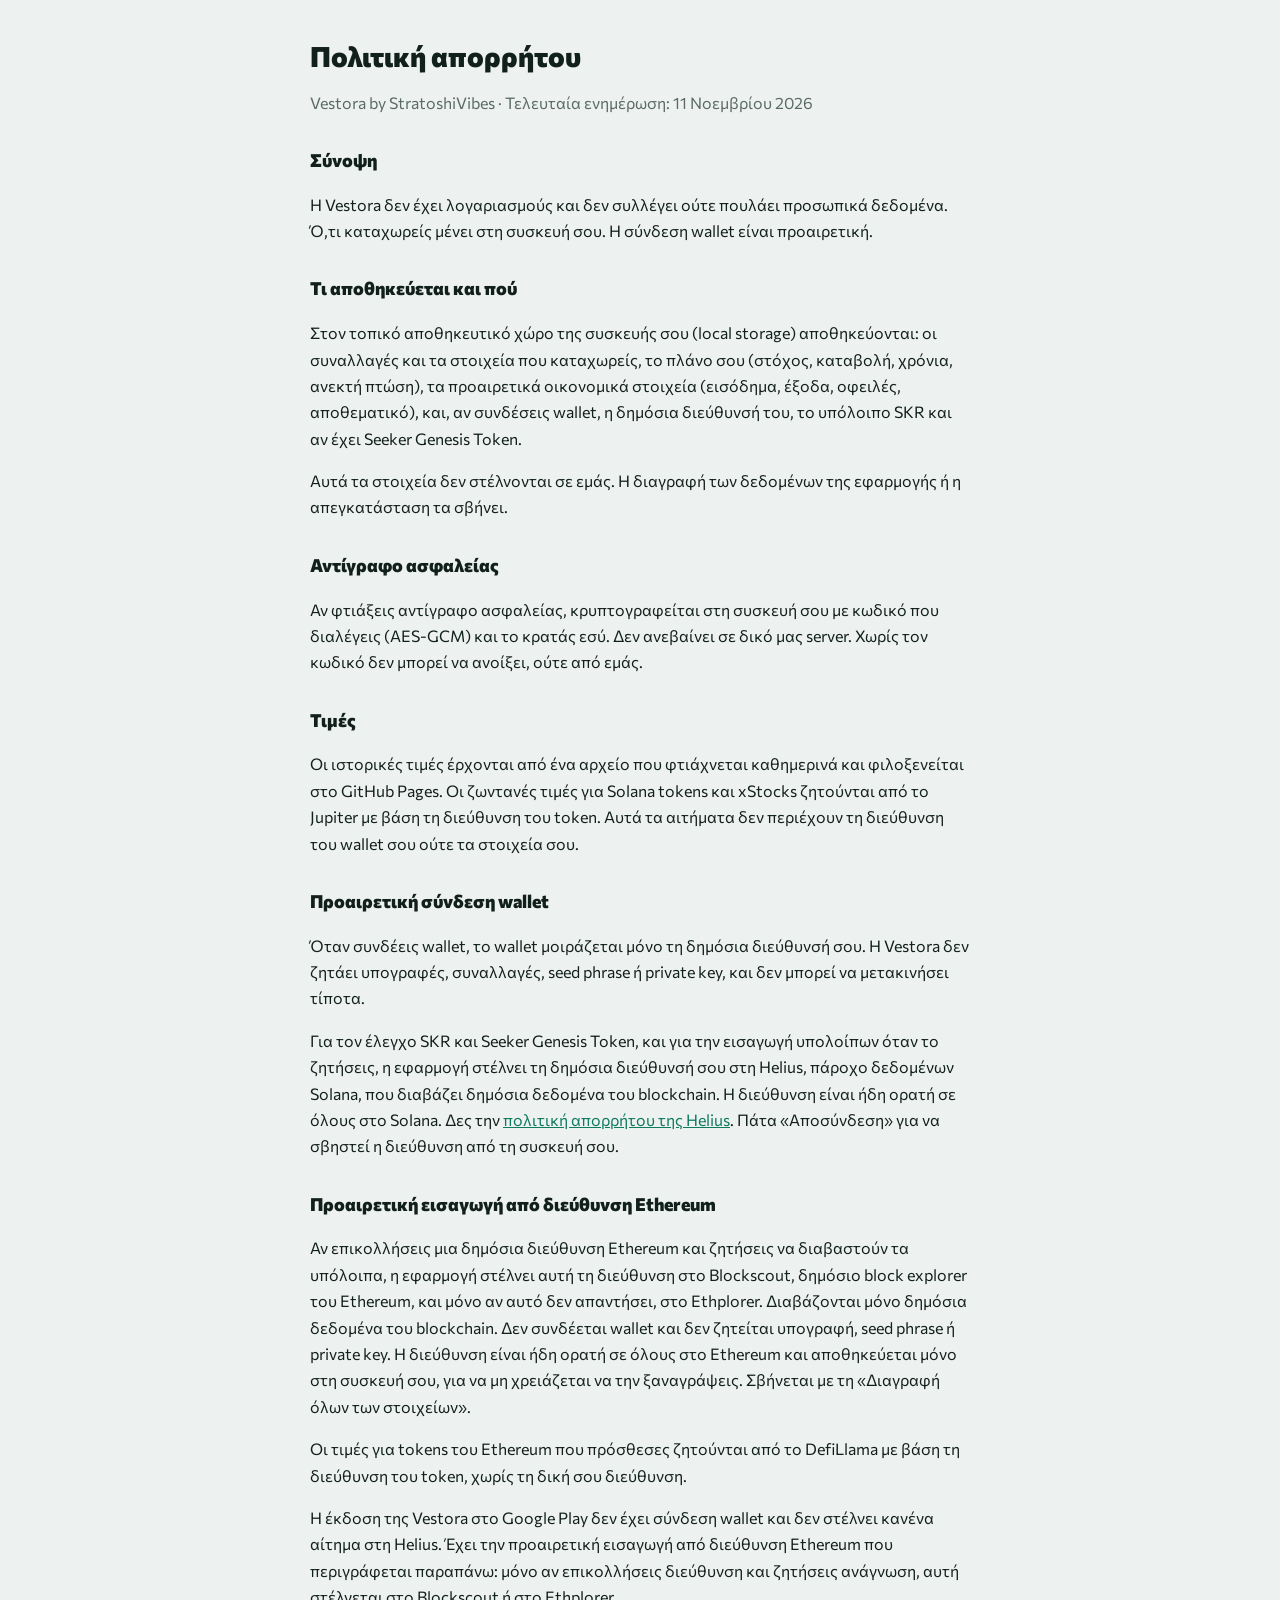
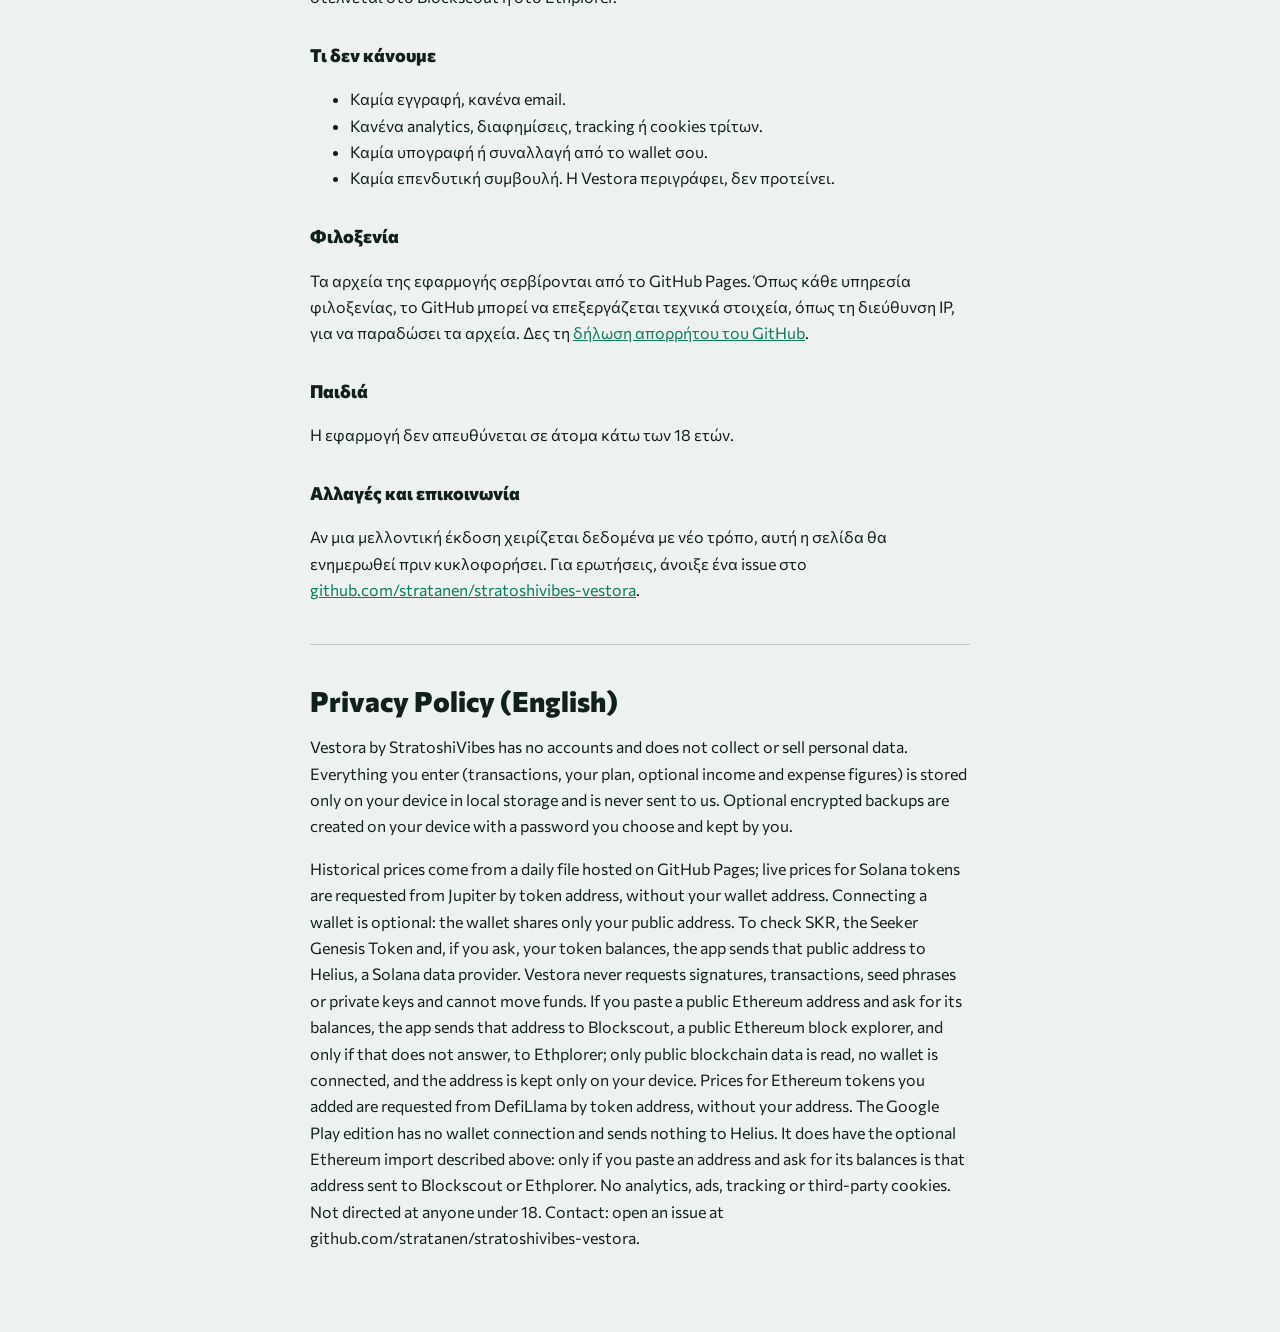
==== privacy.html @ fc3517de "Google Play edition: Ethereum read-only import is now available The Play edition still has no wallet" ====
<!doctype html>
<html lang="el">
<head>
<meta charset="utf-8">
<meta name="viewport" content="width=device-width,initial-scale=1,viewport-fit=cover">
<title>Απόρρητο · Vestora</title>
<style>
@font-face{font-family:"Commissioner";src:url(fonts/commissioner-greek-400-normal.woff2) format("woff2");font-weight:400;unicode-range:U+0370-03FF,U+1F00-1FFF}
@font-face{font-family:"Commissioner";src:url(fonts/commissioner-latin-400-normal.woff2) format("woff2");font-weight:400}
@font-face{font-family:"Commissioner";src:url(fonts/commissioner-greek-800-normal.woff2) format("woff2");font-weight:700 800;unicode-range:U+0370-03FF,U+1F00-1FFF}
@font-face{font-family:"Commissioner";src:url(fonts/commissioner-latin-800-normal.woff2) format("woff2");font-weight:700 800}
:root{--bg:#EDF1EF;--fg:#12201B;--muted:#5A6A64;--accent:#0E7A5E;color-scheme:light}
@media (prefers-color-scheme:dark){:root{--bg:#0C1412;--fg:#E3ECE8;--muted:#8E9F99;--accent:#3CC79A;color-scheme:dark}}
body{margin:0;background:var(--bg);color:var(--fg);font:16px/1.65 "Commissioner",system-ui,sans-serif}
main{max-width:660px;margin:0 auto;padding:40px max(20px,env(safe-area-inset-right,0px)) 64px max(20px,env(safe-area-inset-left,0px))}
h1{font-size:28px;line-height:1.2;margin:0 0 4px}
h2{font-size:18px;margin:30px 0 8px}
.muted{color:var(--muted)} a{color:var(--accent)} hr{border:0;border-top:1px solid var(--muted);opacity:.3;margin:40px 0}
</style>
</head>
<body>
<main>
<h1>Πολιτική απορρήτου</h1>
<p class="muted">Vestora by StratoshiVibes · Τελευταία ενημέρωση: 11 Νοεμβρίου 2026</p>

<h2>Σύνοψη</h2>
<p>Η Vestora δεν έχει λογαριασμούς και δεν συλλέγει ούτε πουλάει προσωπικά δεδομένα. Ό,τι καταχωρείς μένει στη συσκευή σου. Η σύνδεση wallet είναι προαιρετική.</p>

<h2>Τι αποθηκεύεται και πού</h2>
<p>Στον τοπικό αποθηκευτικό χώρο της συσκευής σου (local storage) αποθηκεύονται: οι συναλλαγές και τα στοιχεία που καταχωρείς, το πλάνο σου (στόχος, καταβολή, χρόνια, ανεκτή πτώση), τα προαιρετικά οικονομικά στοιχεία (εισόδημα, έξοδα, οφειλές, αποθεματικό), και, αν συνδέσεις wallet, η δημόσια διεύθυνσή του, το υπόλοιπο SKR και αν έχει Seeker Genesis Token.</p>
<p>Αυτά τα στοιχεία δεν στέλνονται σε εμάς. Η διαγραφή των δεδομένων της εφαρμογής ή η απεγκατάσταση τα σβήνει.</p>

<h2>Αντίγραφο ασφαλείας</h2>
<p>Αν φτιάξεις αντίγραφο ασφαλείας, κρυπτογραφείται στη συσκευή σου με κωδικό που διαλέγεις (AES-GCM) και το κρατάς εσύ. Δεν ανεβαίνει σε δικό μας server. Χωρίς τον κωδικό δεν μπορεί να ανοίξει, ούτε από εμάς.</p>

<h2>Τιμές</h2>
<p>Οι ιστορικές τιμές έρχονται από ένα αρχείο που φτιάχνεται καθημερινά και φιλοξενείται στο GitHub Pages. Οι ζωντανές τιμές για Solana tokens και xStocks ζητούνται από το Jupiter με βάση τη διεύθυνση του token. Αυτά τα αιτήματα δεν περιέχουν τη διεύθυνση του wallet σου ούτε τα στοιχεία σου.</p>

<h2>Προαιρετική σύνδεση wallet</h2>
<p>Όταν συνδέεις wallet, το wallet μοιράζεται μόνο τη δημόσια διεύθυνσή σου. Η Vestora δεν ζητάει υπογραφές, συναλλαγές, seed phrase ή private key, και δεν μπορεί να μετακινήσει τίποτα.</p>
<p>Για τον έλεγχο SKR και Seeker Genesis Token, και για την εισαγωγή υπολοίπων όταν το ζητήσεις, η εφαρμογή στέλνει τη δημόσια διεύθυνσή σου στη Helius, πάροχο δεδομένων Solana, που διαβάζει δημόσια δεδομένα του blockchain. Η διεύθυνση είναι ήδη ορατή σε όλους στο Solana. Δες την <a href="https://www.helius.dev/privacy-policy" rel="noopener">πολιτική απορρήτου της Helius</a>. Πάτα «Αποσύνδεση» για να σβηστεί η διεύθυνση από τη συσκευή σου.</p>
<h2>Προαιρετική εισαγωγή από διεύθυνση Ethereum</h2>
<p>Αν επικολλήσεις μια δημόσια διεύθυνση Ethereum και ζητήσεις να διαβαστούν τα υπόλοιπα, η εφαρμογή στέλνει αυτή τη διεύθυνση στο Blockscout, δημόσιο block explorer του Ethereum, και μόνο αν αυτό δεν απαντήσει, στο Ethplorer. Διαβάζονται μόνο δημόσια δεδομένα του blockchain. Δεν συνδέεται wallet και δεν ζητείται υπογραφή, seed phrase ή private key. Η διεύθυνση είναι ήδη ορατή σε όλους στο Ethereum και αποθηκεύεται μόνο στη συσκευή σου, για να μη χρειάζεται να την ξαναγράψεις. Σβήνεται με τη «Διαγραφή όλων των στοιχείων».</p>
<p>Οι τιμές για tokens του Ethereum που πρόσθεσες ζητούνται από το DefiLlama με βάση τη διεύθυνση του token, χωρίς τη δική σου διεύθυνση.</p>
<p>Η έκδοση της Vestora στο Google Play δεν έχει σύνδεση wallet και δεν στέλνει κανένα αίτημα στη Helius. Έχει την προαιρετική εισαγωγή από διεύθυνση Ethereum που περιγράφεται παραπάνω: μόνο αν επικολλήσεις διεύθυνση και ζητήσεις ανάγνωση, αυτή στέλνεται στο Blockscout ή στο Ethplorer.</p>

<h2>Τι δεν κάνουμε</h2>
<ul>
<li>Καμία εγγραφή, κανένα email.</li>
<li>Κανένα analytics, διαφημίσεις, tracking ή cookies τρίτων.</li>
<li>Καμία υπογραφή ή συναλλαγή από το wallet σου.</li>
<li>Καμία επενδυτική συμβουλή. Η Vestora περιγράφει, δεν προτείνει.</li>
</ul>

<h2>Φιλοξενία</h2>
<p>Τα αρχεία της εφαρμογής σερβίρονται από το GitHub Pages. Όπως κάθε υπηρεσία φιλοξενίας, το GitHub μπορεί να επεξεργάζεται τεχνικά στοιχεία, όπως τη διεύθυνση IP, για να παραδώσει τα αρχεία. Δες τη <a href="https://docs.github.com/site-policy/privacy-policies/github-general-privacy-statement" rel="noopener">δήλωση απορρήτου του GitHub</a>.</p>

<h2>Παιδιά</h2>
<p>Η εφαρμογή δεν απευθύνεται σε άτομα κάτω των 18 ετών.</p>

<h2>Αλλαγές και επικοινωνία</h2>
<p>Αν μια μελλοντική έκδοση χειρίζεται δεδομένα με νέο τρόπο, αυτή η σελίδα θα ενημερωθεί πριν κυκλοφορήσει. Για ερωτήσεις, άνοιξε ένα issue στο <a href="https://github.com/stratanen/stratoshivibes-vestora" rel="noopener">github.com/stratanen/stratoshivibes-vestora</a>.</p>

<hr>
<h1>Privacy Policy (English)</h1>
<p>Vestora by StratoshiVibes has no accounts and does not collect or sell personal data. Everything you enter (transactions, your plan, optional income and expense figures) is stored only on your device in local storage and is never sent to us. Optional encrypted backups are created on your device with a password you choose and kept by you.</p>
<p>Historical prices come from a daily file hosted on GitHub Pages; live prices for Solana tokens are requested from Jupiter by token address, without your wallet address. Connecting a wallet is optional: the wallet shares only your public address. To check SKR, the Seeker Genesis Token and, if you ask, your token balances, the app sends that public address to Helius, a Solana data provider. Vestora never requests signatures, transactions, seed phrases or private keys and cannot move funds. If you paste a public Ethereum address and ask for its balances, the app sends that address to Blockscout, a public Ethereum block explorer, and only if that does not answer, to Ethplorer; only public blockchain data is read, no wallet is connected, and the address is kept only on your device. Prices for Ethereum tokens you added are requested from DefiLlama by token address, without your address. The Google Play edition has no wallet connection and sends nothing to Helius. It does have the optional Ethereum import described above: only if you paste an address and ask for its balances is that address sent to Blockscout or Ethplorer. No analytics, ads, tracking or third-party cookies. Not directed at anyone under 18. Contact: open an issue at github.com/stratanen/stratoshivibes-vestora.</p>
</main>
</body>
</html>
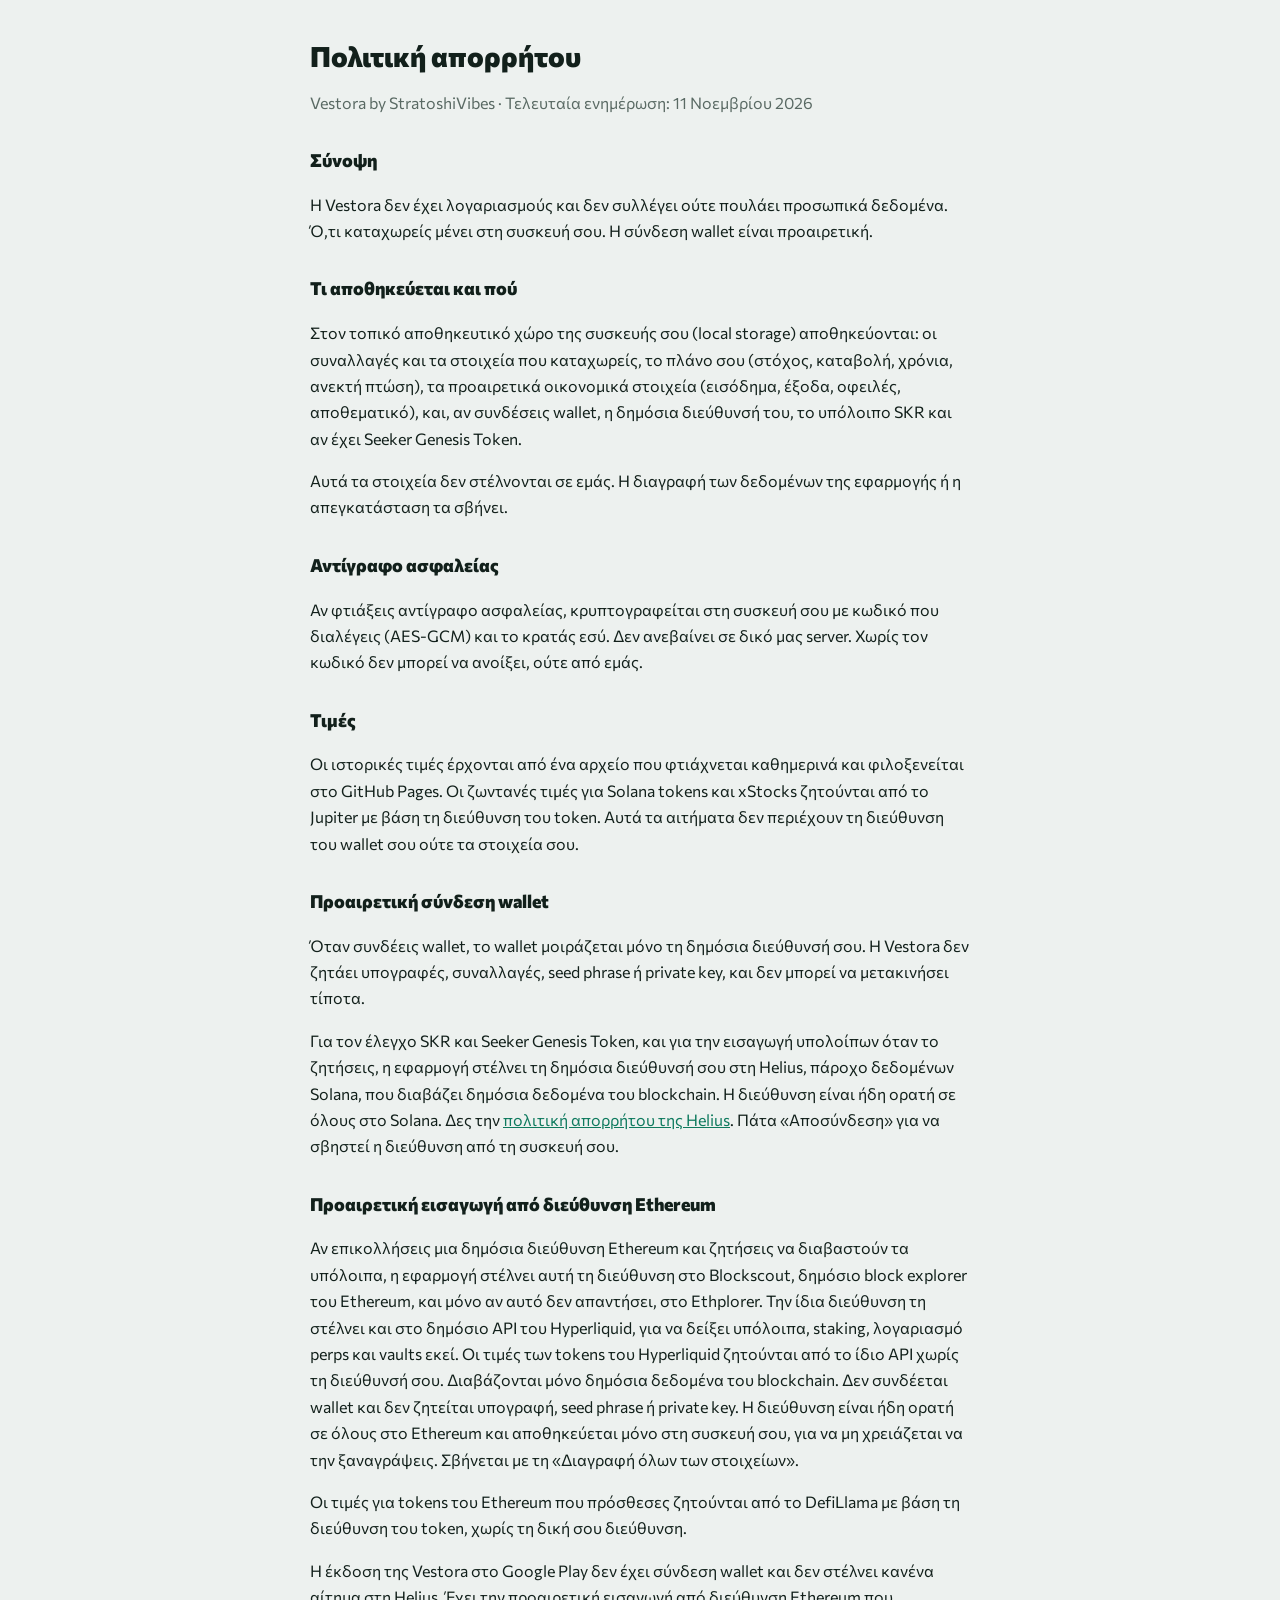
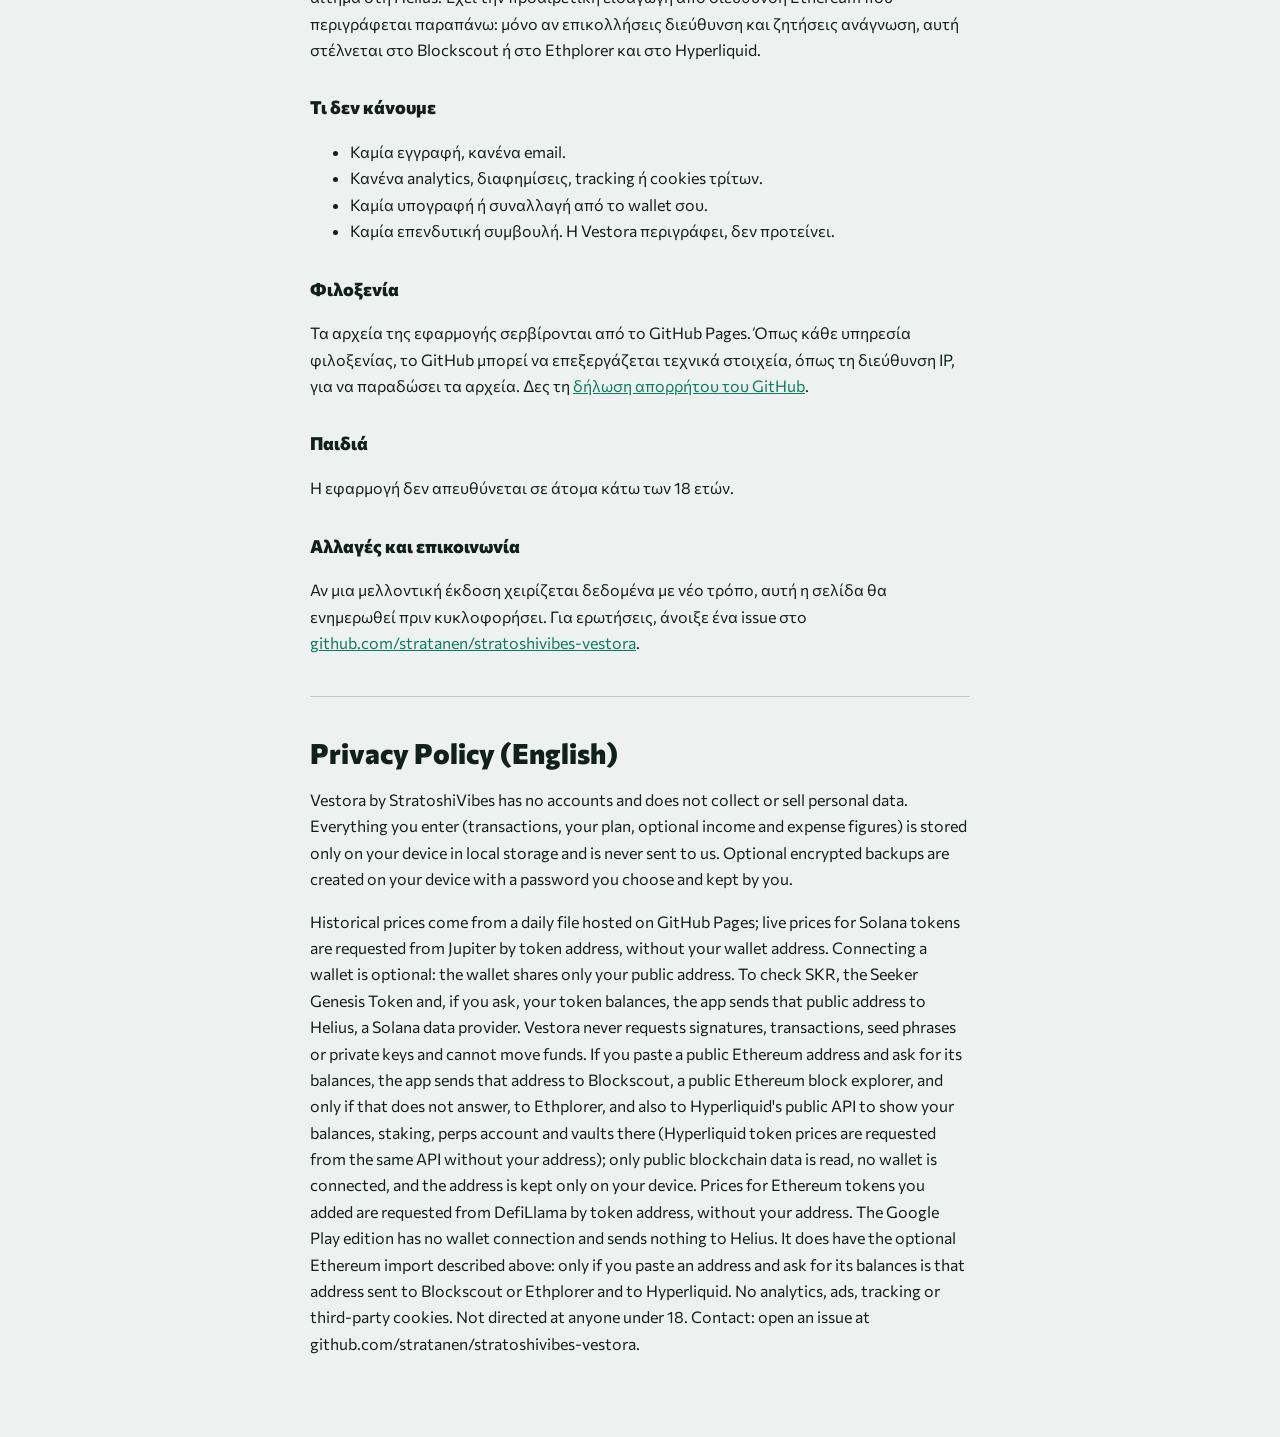
==== commit 367749dd: "Vestora: Ethereum import also reads Hyperliquid (spot, staked HYPE, perps account, vaults) with live" ====
--- a/privacy.html
+++ b/privacy.html
@@ -40,9 +40,9 @@
 <p>Όταν συνδέεις wallet, το wallet μοιράζεται μόνο τη δημόσια διεύθυνσή σου. Η Vestora δεν ζητάει υπογραφές, συναλλαγές, seed phrase ή private key, και δεν μπορεί να μετακινήσει τίποτα.</p>
 <p>Για τον έλεγχο SKR και Seeker Genesis Token, και για την εισαγωγή υπολοίπων όταν το ζητήσεις, η εφαρμογή στέλνει τη δημόσια διεύθυνσή σου στη Helius, πάροχο δεδομένων Solana, που διαβάζει δημόσια δεδομένα του blockchain. Η διεύθυνση είναι ήδη ορατή σε όλους στο Solana. Δες την <a href="https://www.helius.dev/privacy-policy" rel="noopener">πολιτική απορρήτου της Helius</a>. Πάτα «Αποσύνδεση» για να σβηστεί η διεύθυνση από τη συσκευή σου.</p>
 <h2>Προαιρετική εισαγωγή από διεύθυνση Ethereum</h2>
-<p>Αν επικολλήσεις μια δημόσια διεύθυνση Ethereum και ζητήσεις να διαβαστούν τα υπόλοιπα, η εφαρμογή στέλνει αυτή τη διεύθυνση στο Blockscout, δημόσιο block explorer του Ethereum, και μόνο αν αυτό δεν απαντήσει, στο Ethplorer. Διαβάζονται μόνο δημόσια δεδομένα του blockchain. Δεν συνδέεται wallet και δεν ζητείται υπογραφή, seed phrase ή private key. Η διεύθυνση είναι ήδη ορατή σε όλους στο Ethereum και αποθηκεύεται μόνο στη συσκευή σου, για να μη χρειάζεται να την ξαναγράψεις. Σβήνεται με τη «Διαγραφή όλων των στοιχείων».</p>
+<p>Αν επικολλήσεις μια δημόσια διεύθυνση Ethereum και ζητήσεις να διαβαστούν τα υπόλοιπα, η εφαρμογή στέλνει αυτή τη διεύθυνση στο Blockscout, δημόσιο block explorer του Ethereum, και μόνο αν αυτό δεν απαντήσει, στο Ethplorer. Την ίδια διεύθυνση τη στέλνει και στο δημόσιο API του Hyperliquid, για να δείξει υπόλοιπα, staking, λογαριασμό perps και vaults εκεί. Οι τιμές των tokens του Hyperliquid ζητούνται από το ίδιο API χωρίς τη διεύθυνσή σου. Διαβάζονται μόνο δημόσια δεδομένα του blockchain. Δεν συνδέεται wallet και δεν ζητείται υπογραφή, seed phrase ή private key. Η διεύθυνση είναι ήδη ορατή σε όλους στο Ethereum και αποθηκεύεται μόνο στη συσκευή σου, για να μη χρειάζεται να την ξαναγράψεις. Σβήνεται με τη «Διαγραφή όλων των στοιχείων».</p>
 <p>Οι τιμές για tokens του Ethereum που πρόσθεσες ζητούνται από το DefiLlama με βάση τη διεύθυνση του token, χωρίς τη δική σου διεύθυνση.</p>
-<p>Η έκδοση της Vestora στο Google Play δεν έχει σύνδεση wallet και δεν στέλνει κανένα αίτημα στη Helius. Έχει την προαιρετική εισαγωγή από διεύθυνση Ethereum που περιγράφεται παραπάνω: μόνο αν επικολλήσεις διεύθυνση και ζητήσεις ανάγνωση, αυτή στέλνεται στο Blockscout ή στο Ethplorer.</p>
+<p>Η έκδοση της Vestora στο Google Play δεν έχει σύνδεση wallet και δεν στέλνει κανένα αίτημα στη Helius. Έχει την προαιρετική εισαγωγή από διεύθυνση Ethereum που περιγράφεται παραπάνω: μόνο αν επικολλήσεις διεύθυνση και ζητήσεις ανάγνωση, αυτή στέλνεται στο Blockscout ή στο Ethplorer και στο Hyperliquid.</p>
 
 <h2>Τι δεν κάνουμε</h2>
 <ul>
@@ -64,7 +64,7 @@
 <hr>
 <h1>Privacy Policy (English)</h1>
 <p>Vestora by StratoshiVibes has no accounts and does not collect or sell personal data. Everything you enter (transactions, your plan, optional income and expense figures) is stored only on your device in local storage and is never sent to us. Optional encrypted backups are created on your device with a password you choose and kept by you.</p>
-<p>Historical prices come from a daily file hosted on GitHub Pages; live prices for Solana tokens are requested from Jupiter by token address, without your wallet address. Connecting a wallet is optional: the wallet shares only your public address. To check SKR, the Seeker Genesis Token and, if you ask, your token balances, the app sends that public address to Helius, a Solana data provider. Vestora never requests signatures, transactions, seed phrases or private keys and cannot move funds. If you paste a public Ethereum address and ask for its balances, the app sends that address to Blockscout, a public Ethereum block explorer, and only if that does not answer, to Ethplorer; only public blockchain data is read, no wallet is connected, and the address is kept only on your device. Prices for Ethereum tokens you added are requested from DefiLlama by token address, without your address. The Google Play edition has no wallet connection and sends nothing to Helius. It does have the optional Ethereum import described above: only if you paste an address and ask for its balances is that address sent to Blockscout or Ethplorer. No analytics, ads, tracking or third-party cookies. Not directed at anyone under 18. Contact: open an issue at github.com/stratanen/stratoshivibes-vestora.</p>
+<p>Historical prices come from a daily file hosted on GitHub Pages; live prices for Solana tokens are requested from Jupiter by token address, without your wallet address. Connecting a wallet is optional: the wallet shares only your public address. To check SKR, the Seeker Genesis Token and, if you ask, your token balances, the app sends that public address to Helius, a Solana data provider. Vestora never requests signatures, transactions, seed phrases or private keys and cannot move funds. If you paste a public Ethereum address and ask for its balances, the app sends that address to Blockscout, a public Ethereum block explorer, and only if that does not answer, to Ethplorer, and also to Hyperliquid's public API to show your balances, staking, perps account and vaults there (Hyperliquid token prices are requested from the same API without your address); only public blockchain data is read, no wallet is connected, and the address is kept only on your device. Prices for Ethereum tokens you added are requested from DefiLlama by token address, without your address. The Google Play edition has no wallet connection and sends nothing to Helius. It does have the optional Ethereum import described above: only if you paste an address and ask for its balances is that address sent to Blockscout or Ethplorer and to Hyperliquid. No analytics, ads, tracking or third-party cookies. Not directed at anyone under 18. Contact: open an issue at github.com/stratanen/stratoshivibes-vestora.</p>
 </main>
 </body>
 </html>
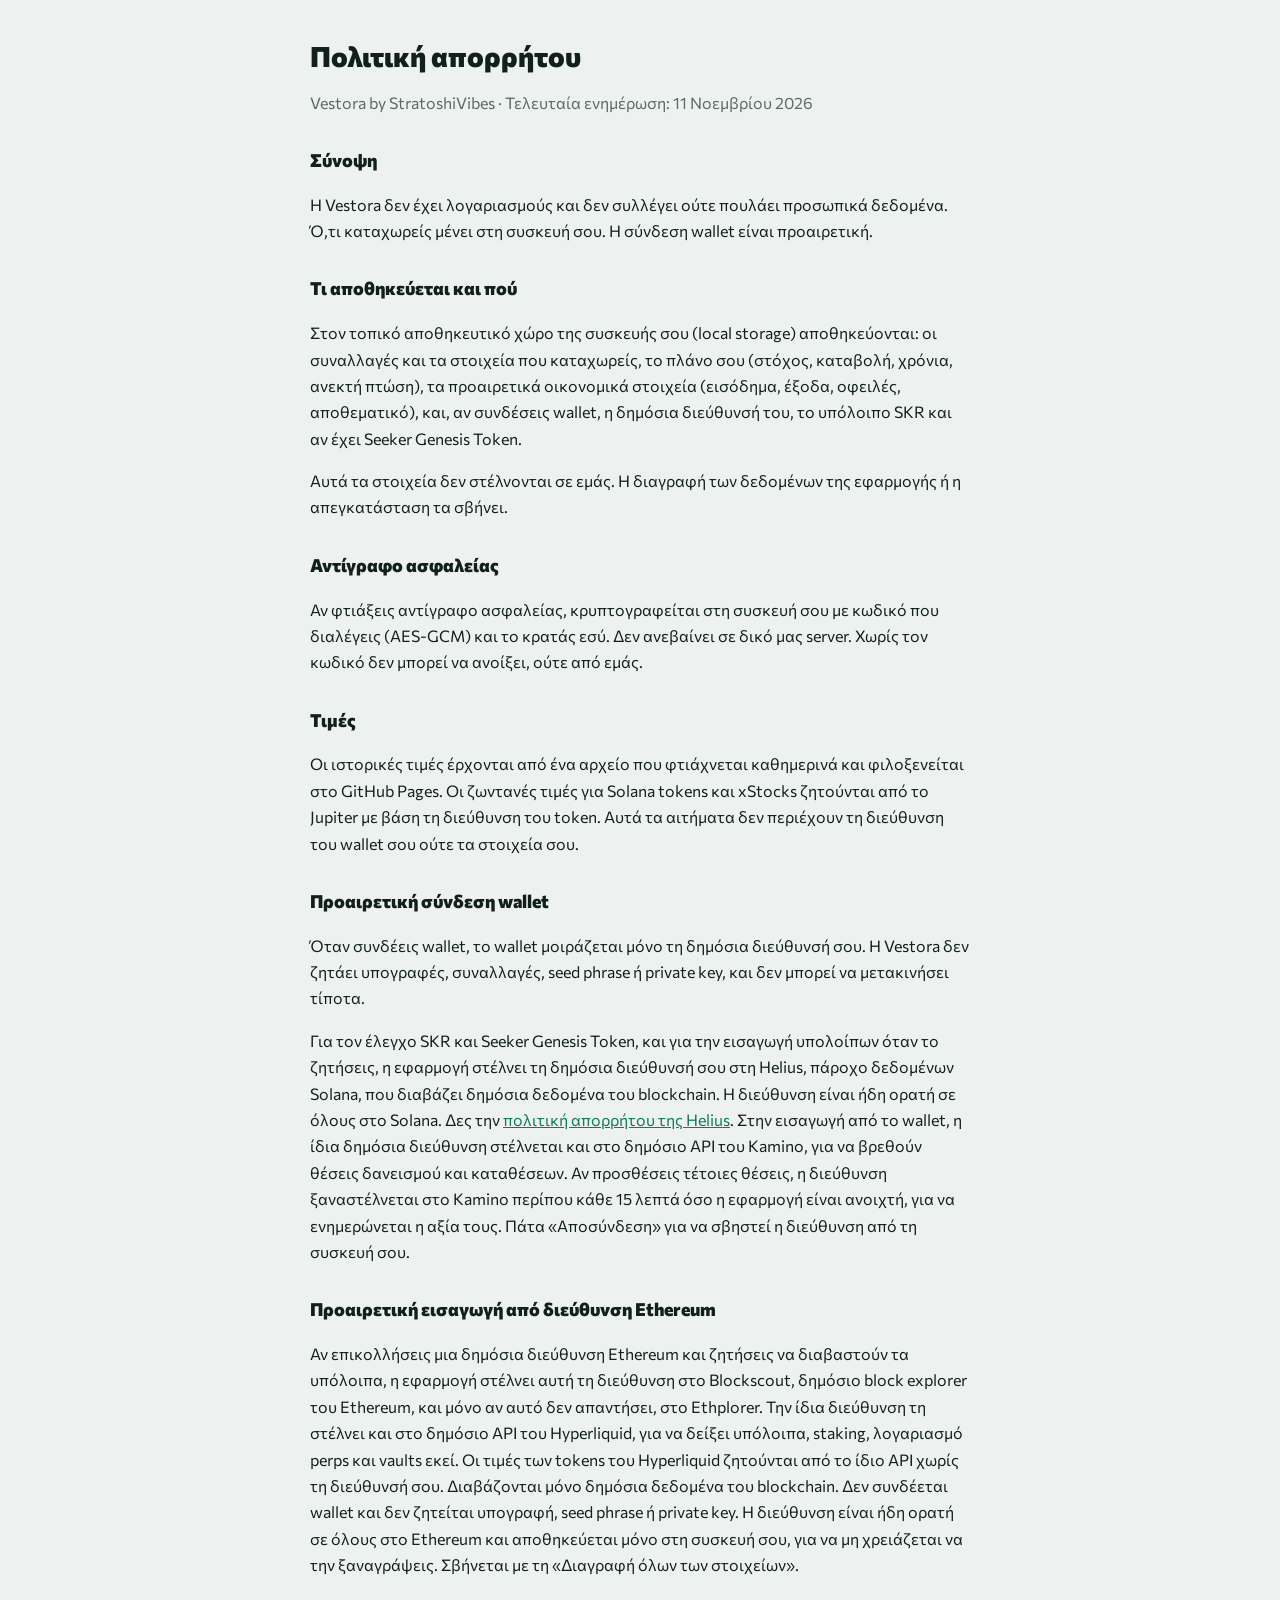
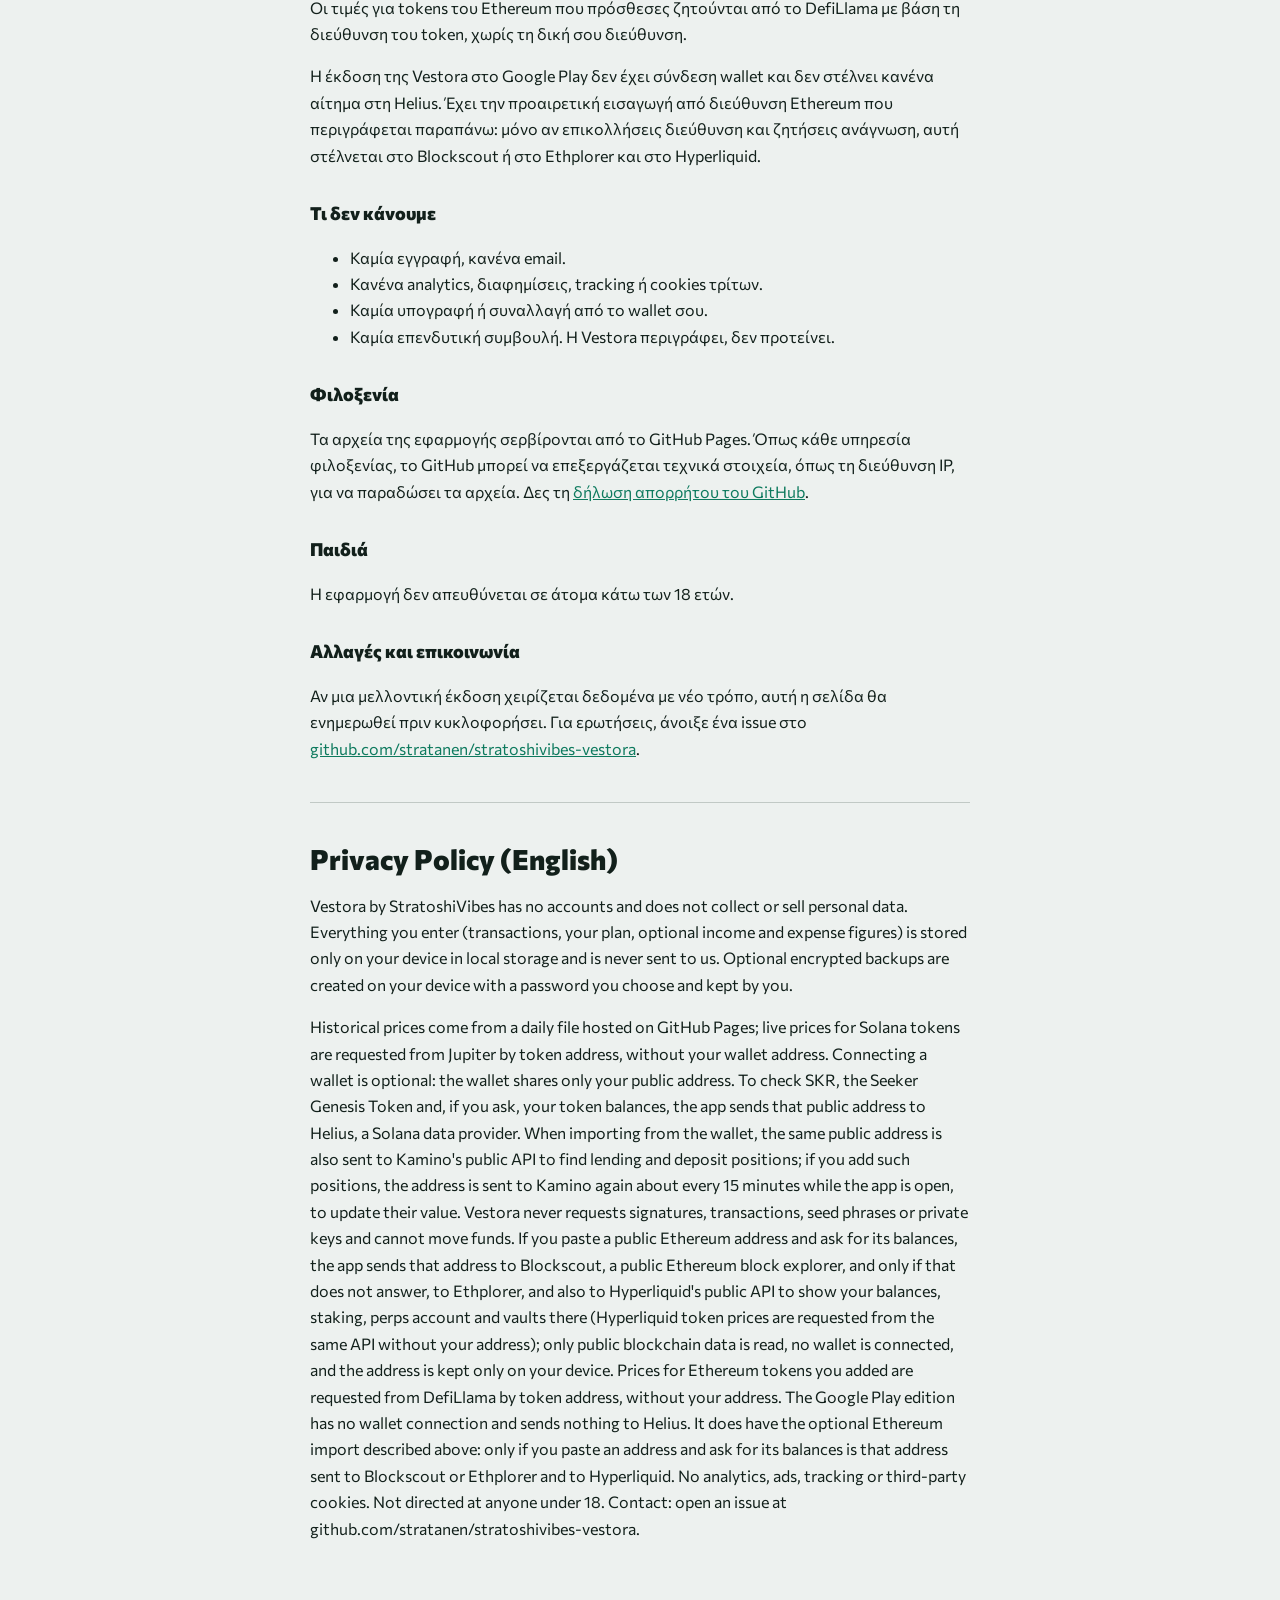
==== commit f5ce1171: "Kamino lending positions in the Solana import (net value, loan, LTV; refreshed every 15 min), Jupite" ====
--- a/privacy.html
+++ b/privacy.html
@@ -38,7 +38,7 @@
 
 <h2>Προαιρετική σύνδεση wallet</h2>
 <p>Όταν συνδέεις wallet, το wallet μοιράζεται μόνο τη δημόσια διεύθυνσή σου. Η Vestora δεν ζητάει υπογραφές, συναλλαγές, seed phrase ή private key, και δεν μπορεί να μετακινήσει τίποτα.</p>
-<p>Για τον έλεγχο SKR και Seeker Genesis Token, και για την εισαγωγή υπολοίπων όταν το ζητήσεις, η εφαρμογή στέλνει τη δημόσια διεύθυνσή σου στη Helius, πάροχο δεδομένων Solana, που διαβάζει δημόσια δεδομένα του blockchain. Η διεύθυνση είναι ήδη ορατή σε όλους στο Solana. Δες την <a href="https://www.helius.dev/privacy-policy" rel="noopener">πολιτική απορρήτου της Helius</a>. Πάτα «Αποσύνδεση» για να σβηστεί η διεύθυνση από τη συσκευή σου.</p>
+<p>Για τον έλεγχο SKR και Seeker Genesis Token, και για την εισαγωγή υπολοίπων όταν το ζητήσεις, η εφαρμογή στέλνει τη δημόσια διεύθυνσή σου στη Helius, πάροχο δεδομένων Solana, που διαβάζει δημόσια δεδομένα του blockchain. Η διεύθυνση είναι ήδη ορατή σε όλους στο Solana. Δες την <a href="https://www.helius.dev/privacy-policy" rel="noopener">πολιτική απορρήτου της Helius</a>. Στην εισαγωγή από το wallet, η ίδια δημόσια διεύθυνση στέλνεται και στο δημόσιο API του Kamino, για να βρεθούν θέσεις δανεισμού και καταθέσεων. Αν προσθέσεις τέτοιες θέσεις, η διεύθυνση ξαναστέλνεται στο Kamino περίπου κάθε 15 λεπτά όσο η εφαρμογή είναι ανοιχτή, για να ενημερώνεται η αξία τους. Πάτα «Αποσύνδεση» για να σβηστεί η διεύθυνση από τη συσκευή σου.</p>
 <h2>Προαιρετική εισαγωγή από διεύθυνση Ethereum</h2>
 <p>Αν επικολλήσεις μια δημόσια διεύθυνση Ethereum και ζητήσεις να διαβαστούν τα υπόλοιπα, η εφαρμογή στέλνει αυτή τη διεύθυνση στο Blockscout, δημόσιο block explorer του Ethereum, και μόνο αν αυτό δεν απαντήσει, στο Ethplorer. Την ίδια διεύθυνση τη στέλνει και στο δημόσιο API του Hyperliquid, για να δείξει υπόλοιπα, staking, λογαριασμό perps και vaults εκεί. Οι τιμές των tokens του Hyperliquid ζητούνται από το ίδιο API χωρίς τη διεύθυνσή σου. Διαβάζονται μόνο δημόσια δεδομένα του blockchain. Δεν συνδέεται wallet και δεν ζητείται υπογραφή, seed phrase ή private key. Η διεύθυνση είναι ήδη ορατή σε όλους στο Ethereum και αποθηκεύεται μόνο στη συσκευή σου, για να μη χρειάζεται να την ξαναγράψεις. Σβήνεται με τη «Διαγραφή όλων των στοιχείων».</p>
 <p>Οι τιμές για tokens του Ethereum που πρόσθεσες ζητούνται από το DefiLlama με βάση τη διεύθυνση του token, χωρίς τη δική σου διεύθυνση.</p>
@@ -64,7 +64,7 @@
 <hr>
 <h1>Privacy Policy (English)</h1>
 <p>Vestora by StratoshiVibes has no accounts and does not collect or sell personal data. Everything you enter (transactions, your plan, optional income and expense figures) is stored only on your device in local storage and is never sent to us. Optional encrypted backups are created on your device with a password you choose and kept by you.</p>
-<p>Historical prices come from a daily file hosted on GitHub Pages; live prices for Solana tokens are requested from Jupiter by token address, without your wallet address. Connecting a wallet is optional: the wallet shares only your public address. To check SKR, the Seeker Genesis Token and, if you ask, your token balances, the app sends that public address to Helius, a Solana data provider. Vestora never requests signatures, transactions, seed phrases or private keys and cannot move funds. If you paste a public Ethereum address and ask for its balances, the app sends that address to Blockscout, a public Ethereum block explorer, and only if that does not answer, to Ethplorer, and also to Hyperliquid's public API to show your balances, staking, perps account and vaults there (Hyperliquid token prices are requested from the same API without your address); only public blockchain data is read, no wallet is connected, and the address is kept only on your device. Prices for Ethereum tokens you added are requested from DefiLlama by token address, without your address. The Google Play edition has no wallet connection and sends nothing to Helius. It does have the optional Ethereum import described above: only if you paste an address and ask for its balances is that address sent to Blockscout or Ethplorer and to Hyperliquid. No analytics, ads, tracking or third-party cookies. Not directed at anyone under 18. Contact: open an issue at github.com/stratanen/stratoshivibes-vestora.</p>
+<p>Historical prices come from a daily file hosted on GitHub Pages; live prices for Solana tokens are requested from Jupiter by token address, without your wallet address. Connecting a wallet is optional: the wallet shares only your public address. To check SKR, the Seeker Genesis Token and, if you ask, your token balances, the app sends that public address to Helius, a Solana data provider. When importing from the wallet, the same public address is also sent to Kamino's public API to find lending and deposit positions; if you add such positions, the address is sent to Kamino again about every 15 minutes while the app is open, to update their value. Vestora never requests signatures, transactions, seed phrases or private keys and cannot move funds. If you paste a public Ethereum address and ask for its balances, the app sends that address to Blockscout, a public Ethereum block explorer, and only if that does not answer, to Ethplorer, and also to Hyperliquid's public API to show your balances, staking, perps account and vaults there (Hyperliquid token prices are requested from the same API without your address); only public blockchain data is read, no wallet is connected, and the address is kept only on your device. Prices for Ethereum tokens you added are requested from DefiLlama by token address, without your address. The Google Play edition has no wallet connection and sends nothing to Helius. It does have the optional Ethereum import described above: only if you paste an address and ask for its balances is that address sent to Blockscout or Ethplorer and to Hyperliquid. No analytics, ads, tracking or third-party cookies. Not directed at anyone under 18. Contact: open an issue at github.com/stratanen/stratoshivibes-vestora.</p>
 </main>
 </body>
 </html>
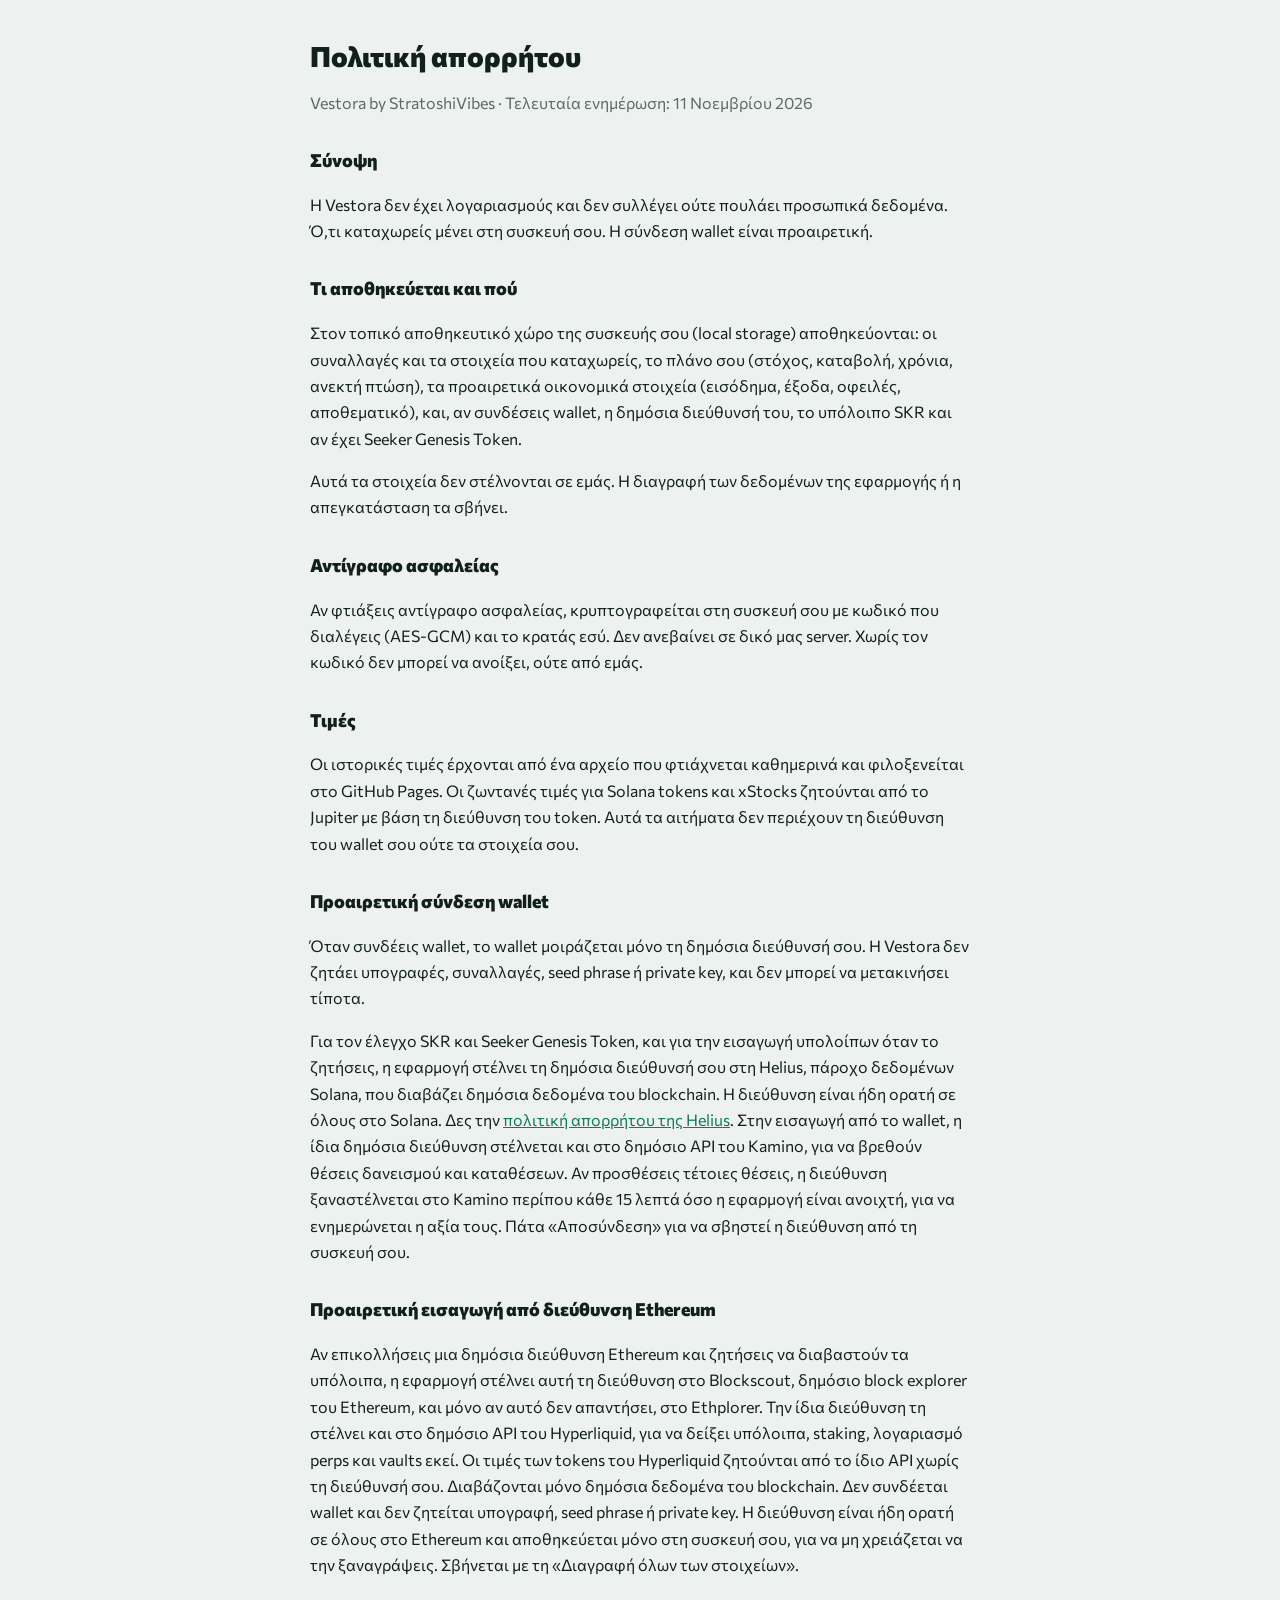
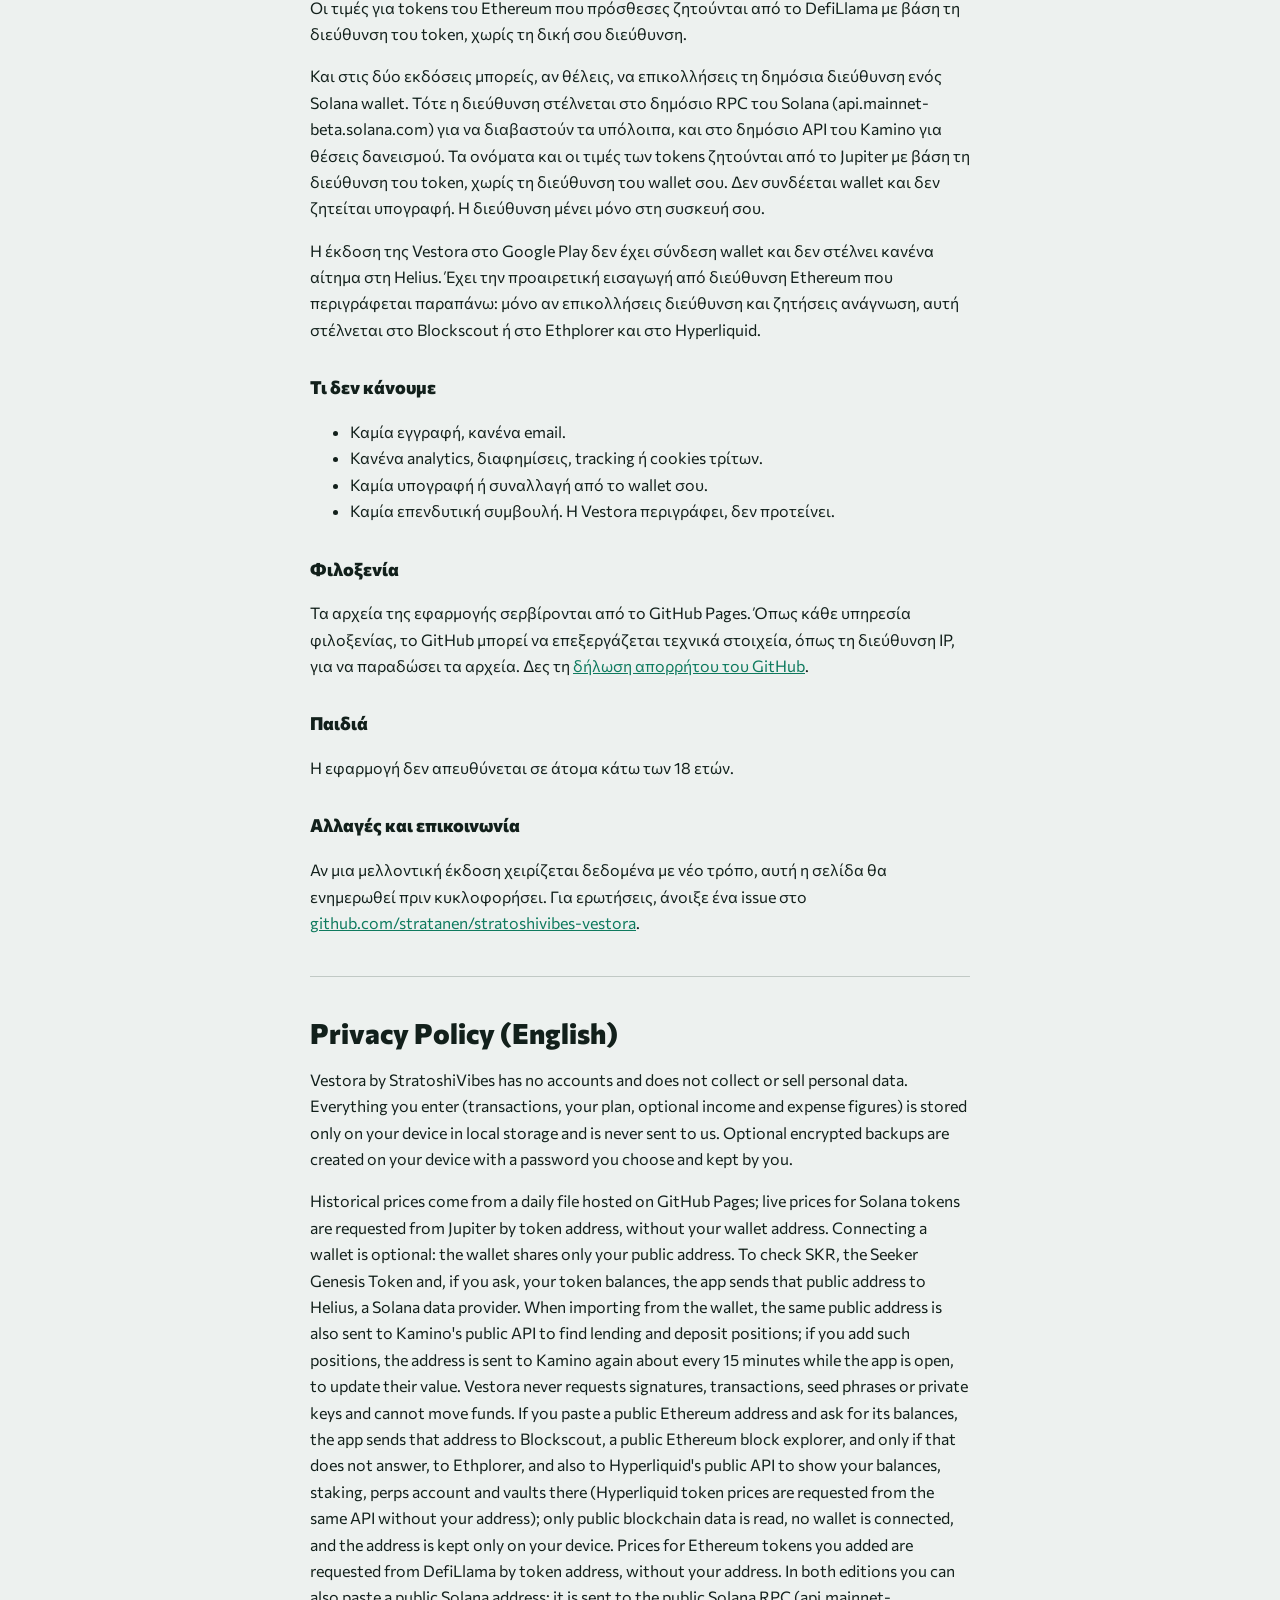
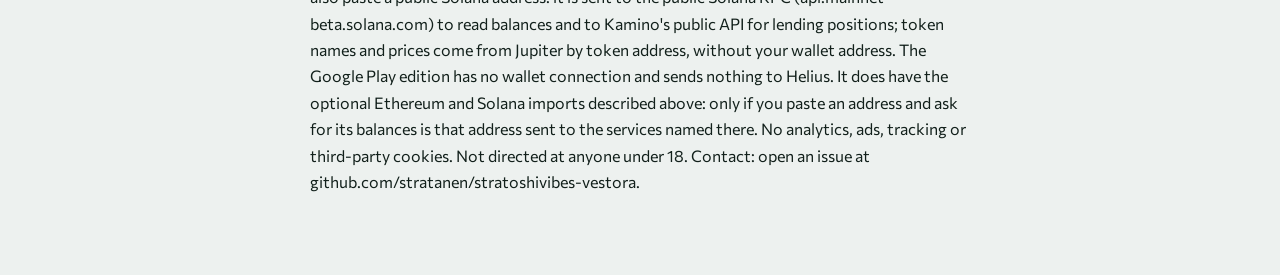
==== commit 68dc0add: "Solana import by pasted address (both editions; Play's Solana import): public RPC balances, Jupiter " ====
--- a/privacy.html
+++ b/privacy.html
@@ -42,6 +42,7 @@
 <h2>Προαιρετική εισαγωγή από διεύθυνση Ethereum</h2>
 <p>Αν επικολλήσεις μια δημόσια διεύθυνση Ethereum και ζητήσεις να διαβαστούν τα υπόλοιπα, η εφαρμογή στέλνει αυτή τη διεύθυνση στο Blockscout, δημόσιο block explorer του Ethereum, και μόνο αν αυτό δεν απαντήσει, στο Ethplorer. Την ίδια διεύθυνση τη στέλνει και στο δημόσιο API του Hyperliquid, για να δείξει υπόλοιπα, staking, λογαριασμό perps και vaults εκεί. Οι τιμές των tokens του Hyperliquid ζητούνται από το ίδιο API χωρίς τη διεύθυνσή σου. Διαβάζονται μόνο δημόσια δεδομένα του blockchain. Δεν συνδέεται wallet και δεν ζητείται υπογραφή, seed phrase ή private key. Η διεύθυνση είναι ήδη ορατή σε όλους στο Ethereum και αποθηκεύεται μόνο στη συσκευή σου, για να μη χρειάζεται να την ξαναγράψεις. Σβήνεται με τη «Διαγραφή όλων των στοιχείων».</p>
 <p>Οι τιμές για tokens του Ethereum που πρόσθεσες ζητούνται από το DefiLlama με βάση τη διεύθυνση του token, χωρίς τη δική σου διεύθυνση.</p>
+<p>Και στις δύο εκδόσεις μπορείς, αν θέλεις, να επικολλήσεις τη δημόσια διεύθυνση ενός Solana wallet. Τότε η διεύθυνση στέλνεται στο δημόσιο RPC του Solana (api.mainnet-beta.solana.com) για να διαβαστούν τα υπόλοιπα, και στο δημόσιο API του Kamino για θέσεις δανεισμού. Τα ονόματα και οι τιμές των tokens ζητούνται από το Jupiter με βάση τη διεύθυνση του token, χωρίς τη διεύθυνση του wallet σου. Δεν συνδέεται wallet και δεν ζητείται υπογραφή. Η διεύθυνση μένει μόνο στη συσκευή σου.</p>
 <p>Η έκδοση της Vestora στο Google Play δεν έχει σύνδεση wallet και δεν στέλνει κανένα αίτημα στη Helius. Έχει την προαιρετική εισαγωγή από διεύθυνση Ethereum που περιγράφεται παραπάνω: μόνο αν επικολλήσεις διεύθυνση και ζητήσεις ανάγνωση, αυτή στέλνεται στο Blockscout ή στο Ethplorer και στο Hyperliquid.</p>
 
 <h2>Τι δεν κάνουμε</h2>
@@ -64,7 +65,7 @@
 <hr>
 <h1>Privacy Policy (English)</h1>
 <p>Vestora by StratoshiVibes has no accounts and does not collect or sell personal data. Everything you enter (transactions, your plan, optional income and expense figures) is stored only on your device in local storage and is never sent to us. Optional encrypted backups are created on your device with a password you choose and kept by you.</p>
-<p>Historical prices come from a daily file hosted on GitHub Pages; live prices for Solana tokens are requested from Jupiter by token address, without your wallet address. Connecting a wallet is optional: the wallet shares only your public address. To check SKR, the Seeker Genesis Token and, if you ask, your token balances, the app sends that public address to Helius, a Solana data provider. When importing from the wallet, the same public address is also sent to Kamino's public API to find lending and deposit positions; if you add such positions, the address is sent to Kamino again about every 15 minutes while the app is open, to update their value. Vestora never requests signatures, transactions, seed phrases or private keys and cannot move funds. If you paste a public Ethereum address and ask for its balances, the app sends that address to Blockscout, a public Ethereum block explorer, and only if that does not answer, to Ethplorer, and also to Hyperliquid's public API to show your balances, staking, perps account and vaults there (Hyperliquid token prices are requested from the same API without your address); only public blockchain data is read, no wallet is connected, and the address is kept only on your device. Prices for Ethereum tokens you added are requested from DefiLlama by token address, without your address. The Google Play edition has no wallet connection and sends nothing to Helius. It does have the optional Ethereum import described above: only if you paste an address and ask for its balances is that address sent to Blockscout or Ethplorer and to Hyperliquid. No analytics, ads, tracking or third-party cookies. Not directed at anyone under 18. Contact: open an issue at github.com/stratanen/stratoshivibes-vestora.</p>
+<p>Historical prices come from a daily file hosted on GitHub Pages; live prices for Solana tokens are requested from Jupiter by token address, without your wallet address. Connecting a wallet is optional: the wallet shares only your public address. To check SKR, the Seeker Genesis Token and, if you ask, your token balances, the app sends that public address to Helius, a Solana data provider. When importing from the wallet, the same public address is also sent to Kamino's public API to find lending and deposit positions; if you add such positions, the address is sent to Kamino again about every 15 minutes while the app is open, to update their value. Vestora never requests signatures, transactions, seed phrases or private keys and cannot move funds. If you paste a public Ethereum address and ask for its balances, the app sends that address to Blockscout, a public Ethereum block explorer, and only if that does not answer, to Ethplorer, and also to Hyperliquid's public API to show your balances, staking, perps account and vaults there (Hyperliquid token prices are requested from the same API without your address); only public blockchain data is read, no wallet is connected, and the address is kept only on your device. Prices for Ethereum tokens you added are requested from DefiLlama by token address, without your address. In both editions you can also paste a public Solana address: it is sent to the public Solana RPC (api.mainnet-beta.solana.com) to read balances and to Kamino's public API for lending positions; token names and prices come from Jupiter by token address, without your wallet address. The Google Play edition has no wallet connection and sends nothing to Helius. It does have the optional Ethereum and Solana imports described above: only if you paste an address and ask for its balances is that address sent to the services named there. No analytics, ads, tracking or third-party cookies. Not directed at anyone under 18. Contact: open an issue at github.com/stratanen/stratoshivibes-vestora.</p>
 </main>
 </body>
 </html>
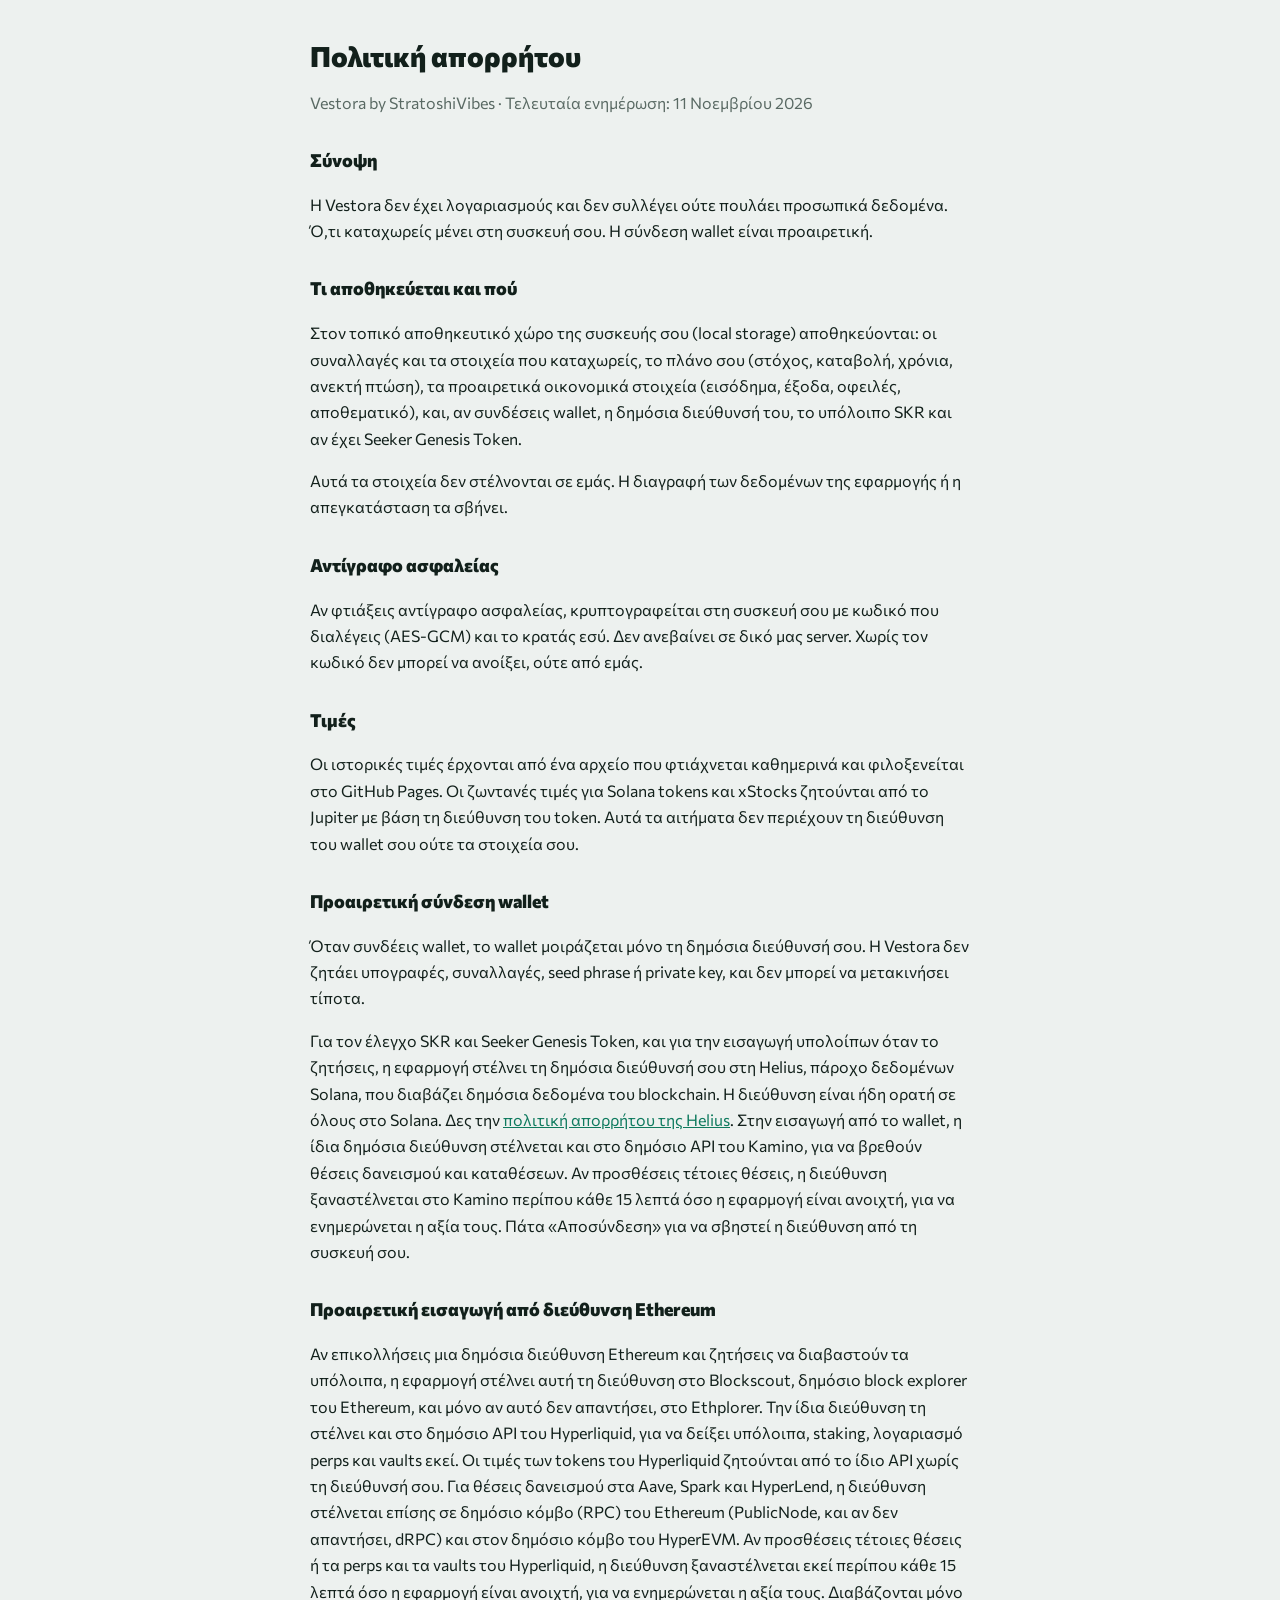
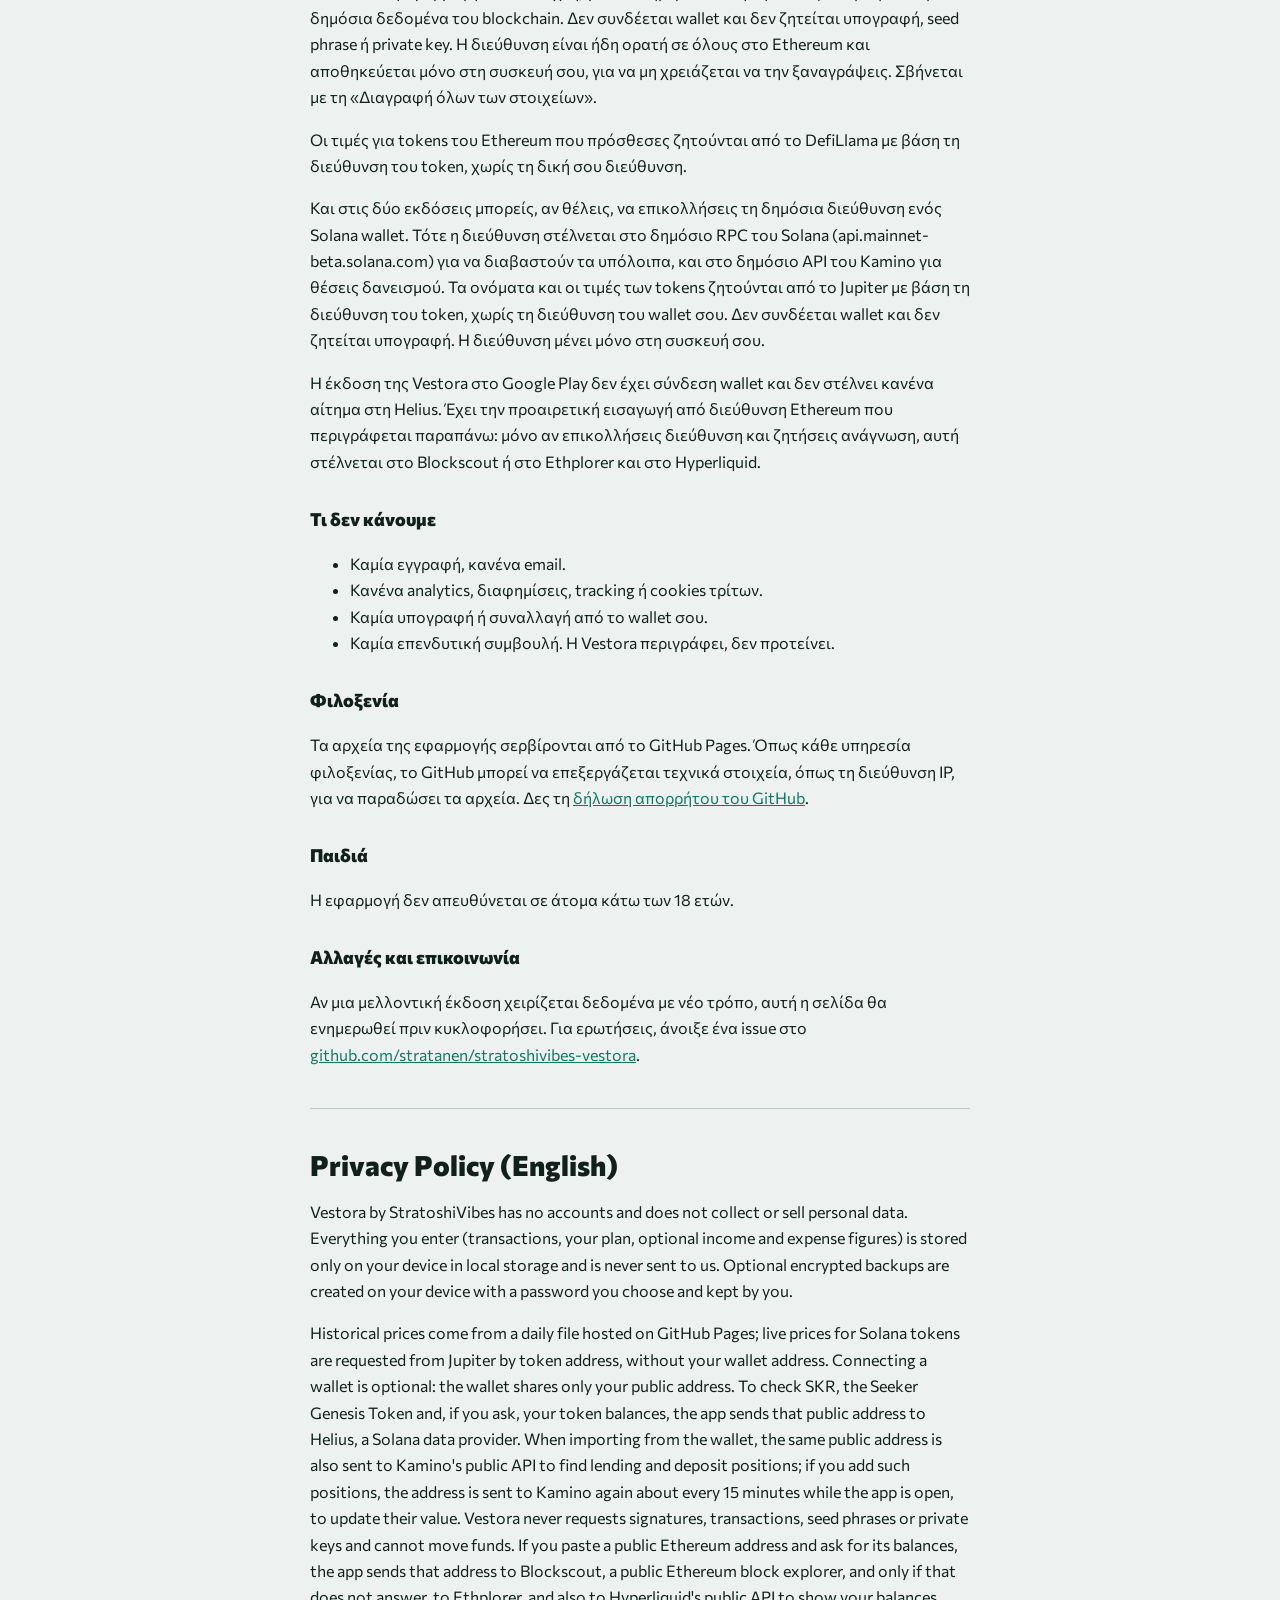
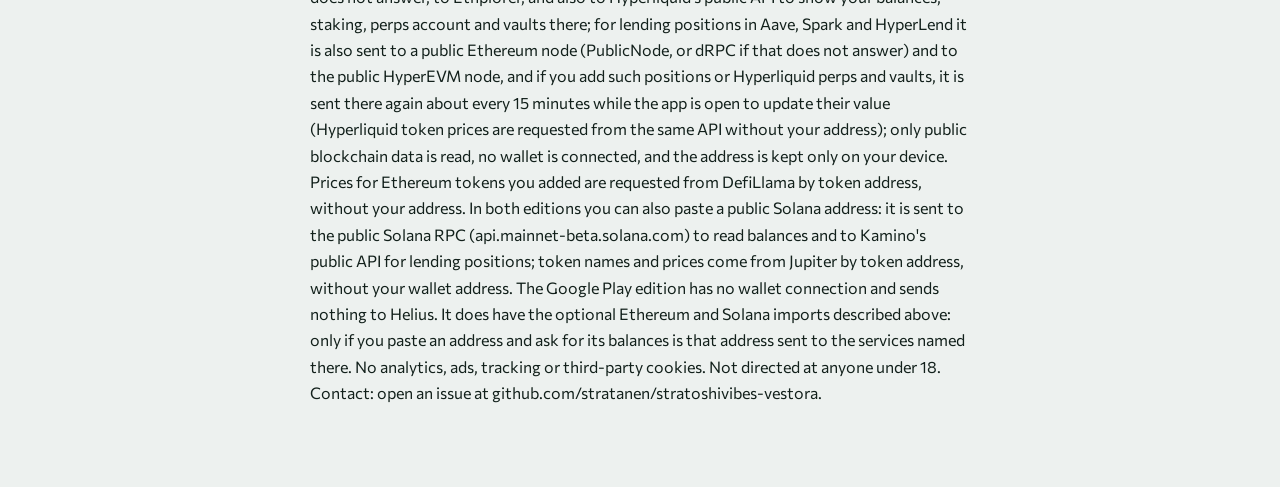
==== commit 395c9713: "Ethereum import: Aave Core, Aave Prime, Spark and HyperLend positions (net value, loan, LTV; pool ad" ====
--- a/privacy.html
+++ b/privacy.html
@@ -40,7 +40,7 @@
 <p>Όταν συνδέεις wallet, το wallet μοιράζεται μόνο τη δημόσια διεύθυνσή σου. Η Vestora δεν ζητάει υπογραφές, συναλλαγές, seed phrase ή private key, και δεν μπορεί να μετακινήσει τίποτα.</p>
 <p>Για τον έλεγχο SKR και Seeker Genesis Token, και για την εισαγωγή υπολοίπων όταν το ζητήσεις, η εφαρμογή στέλνει τη δημόσια διεύθυνσή σου στη Helius, πάροχο δεδομένων Solana, που διαβάζει δημόσια δεδομένα του blockchain. Η διεύθυνση είναι ήδη ορατή σε όλους στο Solana. Δες την <a href="https://www.helius.dev/privacy-policy" rel="noopener">πολιτική απορρήτου της Helius</a>. Στην εισαγωγή από το wallet, η ίδια δημόσια διεύθυνση στέλνεται και στο δημόσιο API του Kamino, για να βρεθούν θέσεις δανεισμού και καταθέσεων. Αν προσθέσεις τέτοιες θέσεις, η διεύθυνση ξαναστέλνεται στο Kamino περίπου κάθε 15 λεπτά όσο η εφαρμογή είναι ανοιχτή, για να ενημερώνεται η αξία τους. Πάτα «Αποσύνδεση» για να σβηστεί η διεύθυνση από τη συσκευή σου.</p>
 <h2>Προαιρετική εισαγωγή από διεύθυνση Ethereum</h2>
-<p>Αν επικολλήσεις μια δημόσια διεύθυνση Ethereum και ζητήσεις να διαβαστούν τα υπόλοιπα, η εφαρμογή στέλνει αυτή τη διεύθυνση στο Blockscout, δημόσιο block explorer του Ethereum, και μόνο αν αυτό δεν απαντήσει, στο Ethplorer. Την ίδια διεύθυνση τη στέλνει και στο δημόσιο API του Hyperliquid, για να δείξει υπόλοιπα, staking, λογαριασμό perps και vaults εκεί. Οι τιμές των tokens του Hyperliquid ζητούνται από το ίδιο API χωρίς τη διεύθυνσή σου. Διαβάζονται μόνο δημόσια δεδομένα του blockchain. Δεν συνδέεται wallet και δεν ζητείται υπογραφή, seed phrase ή private key. Η διεύθυνση είναι ήδη ορατή σε όλους στο Ethereum και αποθηκεύεται μόνο στη συσκευή σου, για να μη χρειάζεται να την ξαναγράψεις. Σβήνεται με τη «Διαγραφή όλων των στοιχείων».</p>
+<p>Αν επικολλήσεις μια δημόσια διεύθυνση Ethereum και ζητήσεις να διαβαστούν τα υπόλοιπα, η εφαρμογή στέλνει αυτή τη διεύθυνση στο Blockscout, δημόσιο block explorer του Ethereum, και μόνο αν αυτό δεν απαντήσει, στο Ethplorer. Την ίδια διεύθυνση τη στέλνει και στο δημόσιο API του Hyperliquid, για να δείξει υπόλοιπα, staking, λογαριασμό perps και vaults εκεί. Οι τιμές των tokens του Hyperliquid ζητούνται από το ίδιο API χωρίς τη διεύθυνσή σου. Για θέσεις δανεισμού στα Aave, Spark και HyperLend, η διεύθυνση στέλνεται επίσης σε δημόσιο κόμβο (RPC) του Ethereum (PublicNode, και αν δεν απαντήσει, dRPC) και στον δημόσιο κόμβο του HyperEVM. Αν προσθέσεις τέτοιες θέσεις ή τα perps και τα vaults του Hyperliquid, η διεύθυνση ξαναστέλνεται εκεί περίπου κάθε 15 λεπτά όσο η εφαρμογή είναι ανοιχτή, για να ενημερώνεται η αξία τους. Διαβάζονται μόνο δημόσια δεδομένα του blockchain. Δεν συνδέεται wallet και δεν ζητείται υπογραφή, seed phrase ή private key. Η διεύθυνση είναι ήδη ορατή σε όλους στο Ethereum και αποθηκεύεται μόνο στη συσκευή σου, για να μη χρειάζεται να την ξαναγράψεις. Σβήνεται με τη «Διαγραφή όλων των στοιχείων».</p>
 <p>Οι τιμές για tokens του Ethereum που πρόσθεσες ζητούνται από το DefiLlama με βάση τη διεύθυνση του token, χωρίς τη δική σου διεύθυνση.</p>
 <p>Και στις δύο εκδόσεις μπορείς, αν θέλεις, να επικολλήσεις τη δημόσια διεύθυνση ενός Solana wallet. Τότε η διεύθυνση στέλνεται στο δημόσιο RPC του Solana (api.mainnet-beta.solana.com) για να διαβαστούν τα υπόλοιπα, και στο δημόσιο API του Kamino για θέσεις δανεισμού. Τα ονόματα και οι τιμές των tokens ζητούνται από το Jupiter με βάση τη διεύθυνση του token, χωρίς τη διεύθυνση του wallet σου. Δεν συνδέεται wallet και δεν ζητείται υπογραφή. Η διεύθυνση μένει μόνο στη συσκευή σου.</p>
 <p>Η έκδοση της Vestora στο Google Play δεν έχει σύνδεση wallet και δεν στέλνει κανένα αίτημα στη Helius. Έχει την προαιρετική εισαγωγή από διεύθυνση Ethereum που περιγράφεται παραπάνω: μόνο αν επικολλήσεις διεύθυνση και ζητήσεις ανάγνωση, αυτή στέλνεται στο Blockscout ή στο Ethplorer και στο Hyperliquid.</p>
@@ -65,7 +65,7 @@
 <hr>
 <h1>Privacy Policy (English)</h1>
 <p>Vestora by StratoshiVibes has no accounts and does not collect or sell personal data. Everything you enter (transactions, your plan, optional income and expense figures) is stored only on your device in local storage and is never sent to us. Optional encrypted backups are created on your device with a password you choose and kept by you.</p>
-<p>Historical prices come from a daily file hosted on GitHub Pages; live prices for Solana tokens are requested from Jupiter by token address, without your wallet address. Connecting a wallet is optional: the wallet shares only your public address. To check SKR, the Seeker Genesis Token and, if you ask, your token balances, the app sends that public address to Helius, a Solana data provider. When importing from the wallet, the same public address is also sent to Kamino's public API to find lending and deposit positions; if you add such positions, the address is sent to Kamino again about every 15 minutes while the app is open, to update their value. Vestora never requests signatures, transactions, seed phrases or private keys and cannot move funds. If you paste a public Ethereum address and ask for its balances, the app sends that address to Blockscout, a public Ethereum block explorer, and only if that does not answer, to Ethplorer, and also to Hyperliquid's public API to show your balances, staking, perps account and vaults there (Hyperliquid token prices are requested from the same API without your address); only public blockchain data is read, no wallet is connected, and the address is kept only on your device. Prices for Ethereum tokens you added are requested from DefiLlama by token address, without your address. In both editions you can also paste a public Solana address: it is sent to the public Solana RPC (api.mainnet-beta.solana.com) to read balances and to Kamino's public API for lending positions; token names and prices come from Jupiter by token address, without your wallet address. The Google Play edition has no wallet connection and sends nothing to Helius. It does have the optional Ethereum and Solana imports described above: only if you paste an address and ask for its balances is that address sent to the services named there. No analytics, ads, tracking or third-party cookies. Not directed at anyone under 18. Contact: open an issue at github.com/stratanen/stratoshivibes-vestora.</p>
+<p>Historical prices come from a daily file hosted on GitHub Pages; live prices for Solana tokens are requested from Jupiter by token address, without your wallet address. Connecting a wallet is optional: the wallet shares only your public address. To check SKR, the Seeker Genesis Token and, if you ask, your token balances, the app sends that public address to Helius, a Solana data provider. When importing from the wallet, the same public address is also sent to Kamino's public API to find lending and deposit positions; if you add such positions, the address is sent to Kamino again about every 15 minutes while the app is open, to update their value. Vestora never requests signatures, transactions, seed phrases or private keys and cannot move funds. If you paste a public Ethereum address and ask for its balances, the app sends that address to Blockscout, a public Ethereum block explorer, and only if that does not answer, to Ethplorer, and also to Hyperliquid's public API to show your balances, staking, perps account and vaults there; for lending positions in Aave, Spark and HyperLend it is also sent to a public Ethereum node (PublicNode, or dRPC if that does not answer) and to the public HyperEVM node, and if you add such positions or Hyperliquid perps and vaults, it is sent there again about every 15 minutes while the app is open to update their value (Hyperliquid token prices are requested from the same API without your address); only public blockchain data is read, no wallet is connected, and the address is kept only on your device. Prices for Ethereum tokens you added are requested from DefiLlama by token address, without your address. In both editions you can also paste a public Solana address: it is sent to the public Solana RPC (api.mainnet-beta.solana.com) to read balances and to Kamino's public API for lending positions; token names and prices come from Jupiter by token address, without your wallet address. The Google Play edition has no wallet connection and sends nothing to Helius. It does have the optional Ethereum and Solana imports described above: only if you paste an address and ask for its balances is that address sent to the services named there. No analytics, ads, tracking or third-party cookies. Not directed at anyone under 18. Contact: open an issue at github.com/stratanen/stratoshivibes-vestora.</p>
 </main>
 </body>
 </html>
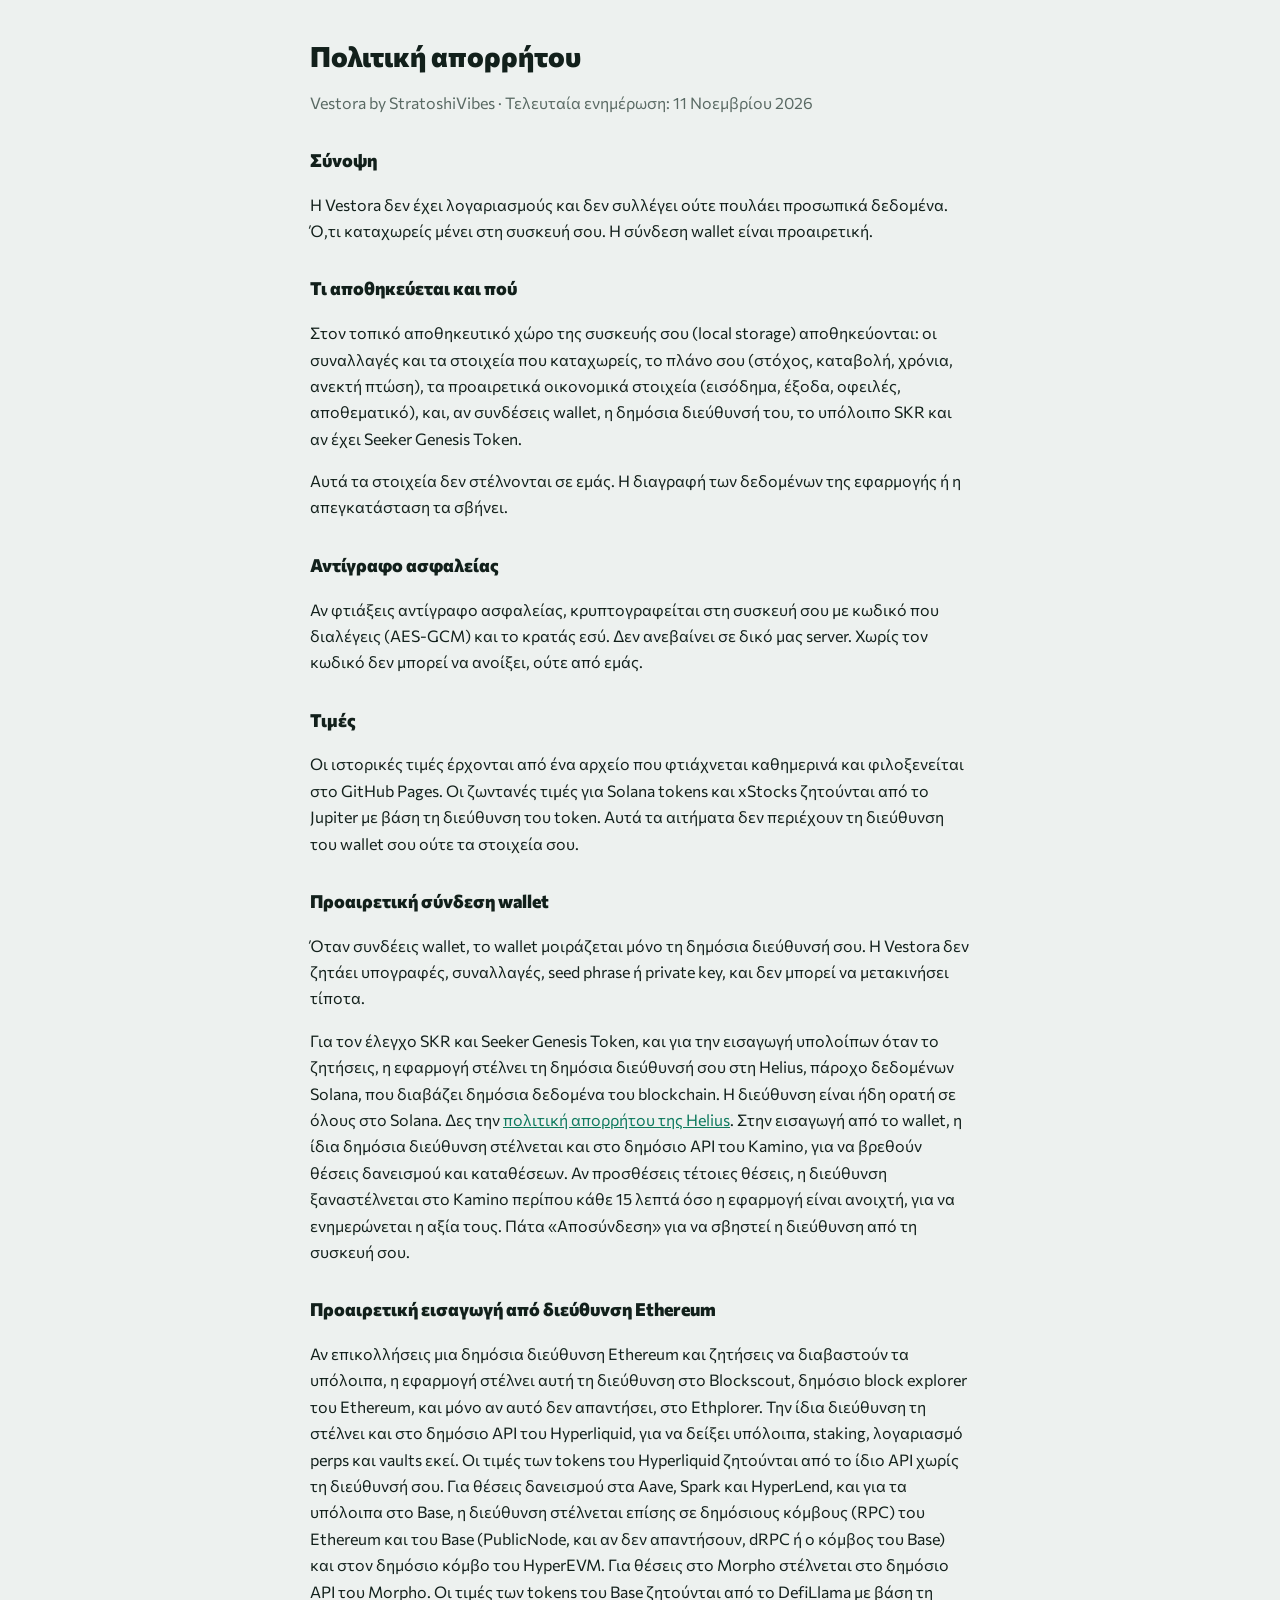
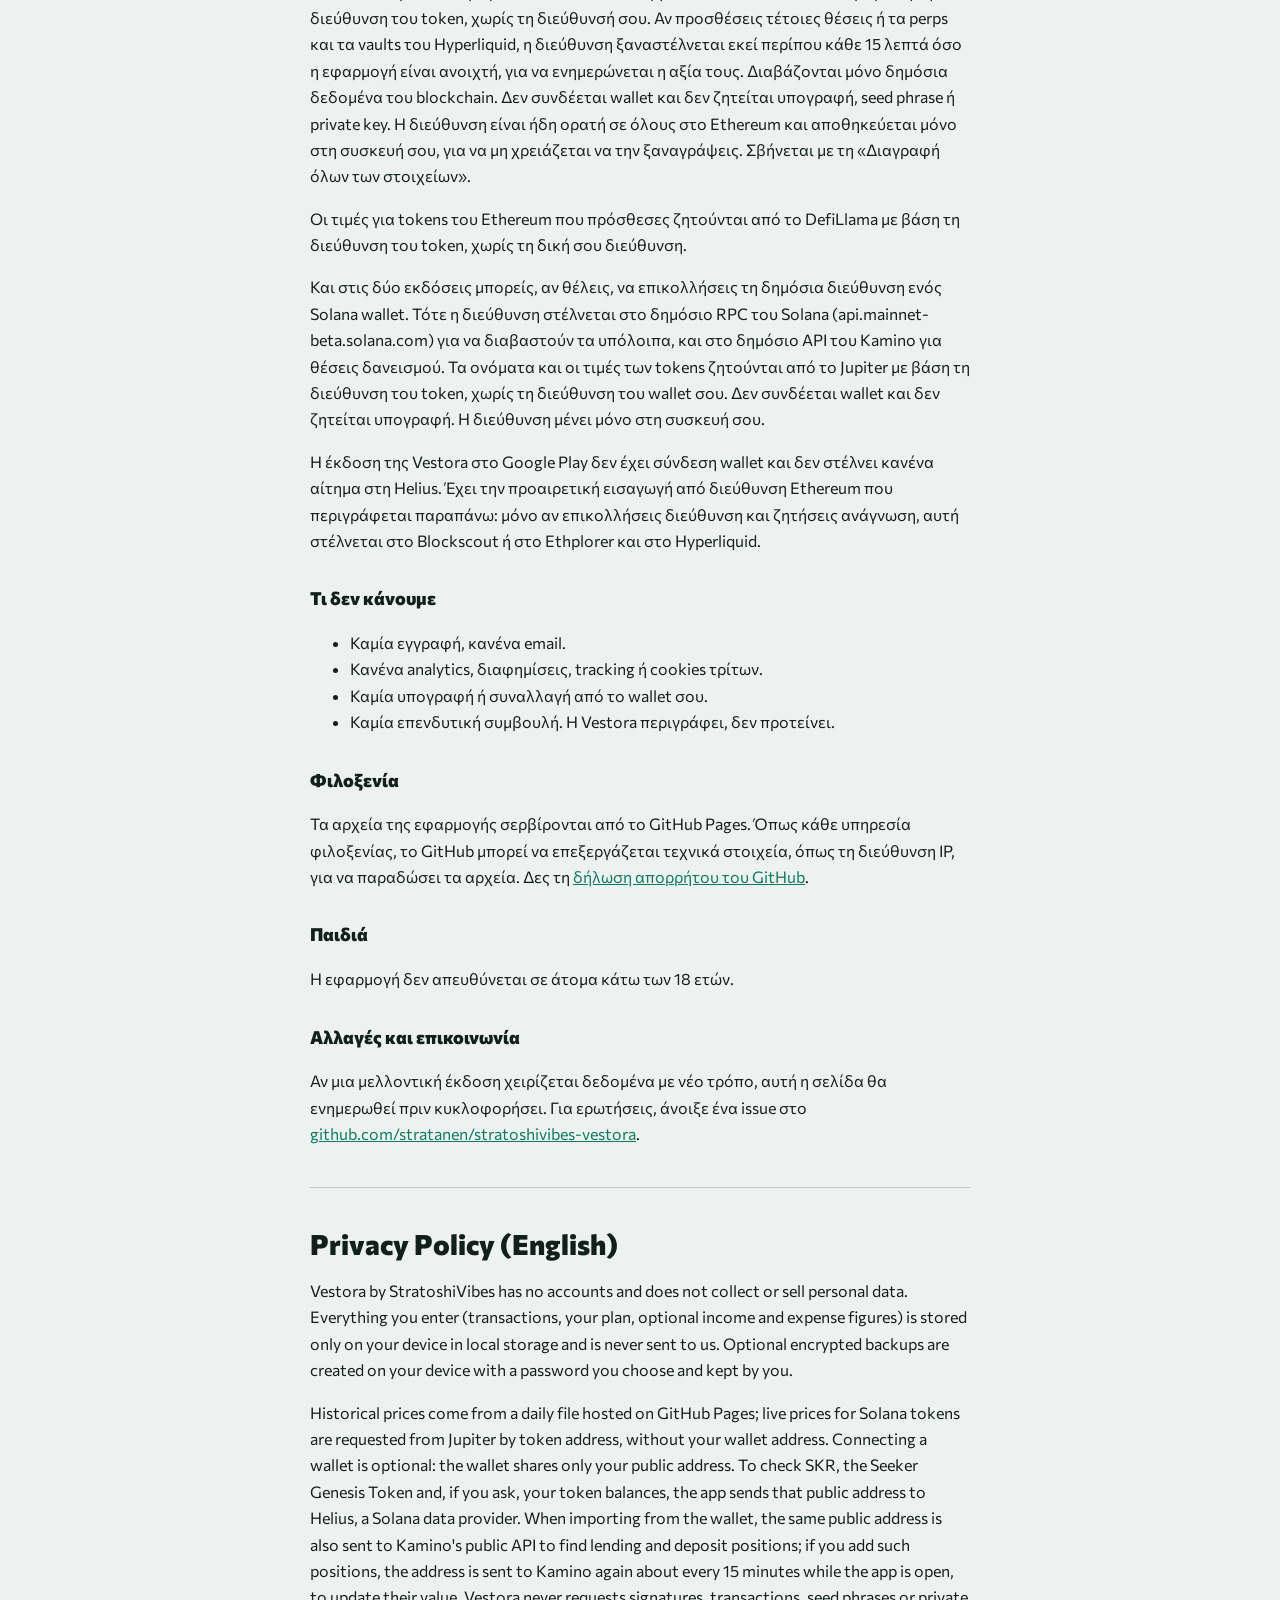
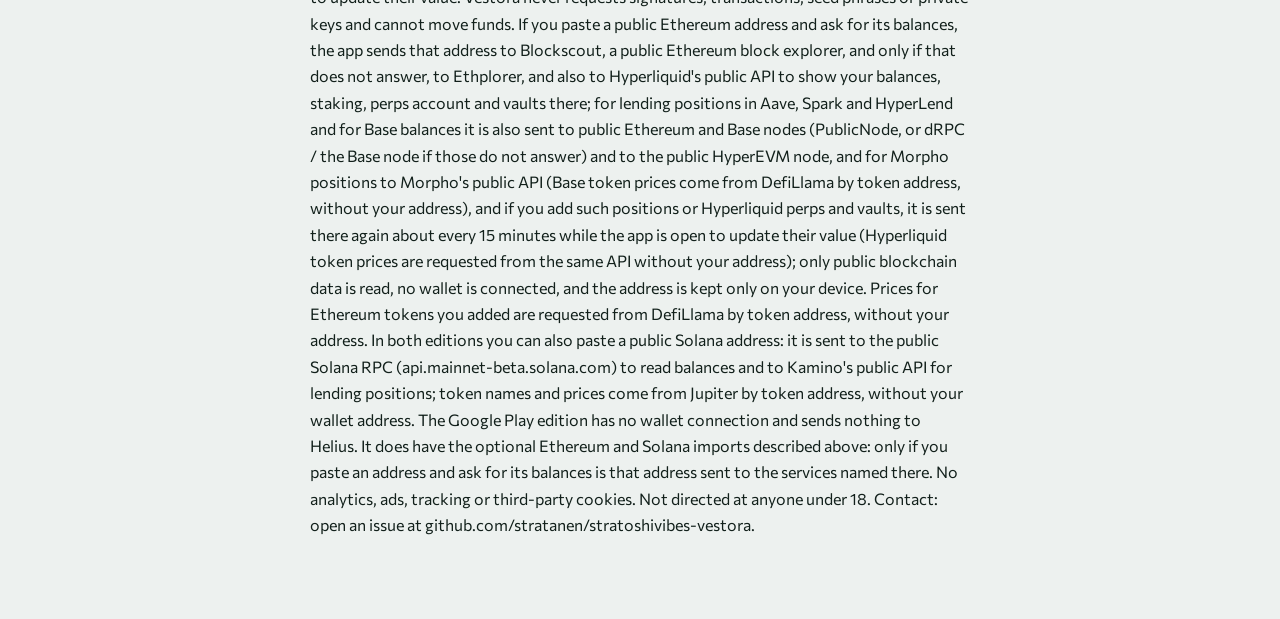
==== commit ac65801e: "Base network in the address import: ETH and 16 main tokens read on-chain (addresses verified), Aave " ====
--- a/privacy.html
+++ b/privacy.html
@@ -40,7 +40,7 @@
 <p>Όταν συνδέεις wallet, το wallet μοιράζεται μόνο τη δημόσια διεύθυνσή σου. Η Vestora δεν ζητάει υπογραφές, συναλλαγές, seed phrase ή private key, και δεν μπορεί να μετακινήσει τίποτα.</p>
 <p>Για τον έλεγχο SKR και Seeker Genesis Token, και για την εισαγωγή υπολοίπων όταν το ζητήσεις, η εφαρμογή στέλνει τη δημόσια διεύθυνσή σου στη Helius, πάροχο δεδομένων Solana, που διαβάζει δημόσια δεδομένα του blockchain. Η διεύθυνση είναι ήδη ορατή σε όλους στο Solana. Δες την <a href="https://www.helius.dev/privacy-policy" rel="noopener">πολιτική απορρήτου της Helius</a>. Στην εισαγωγή από το wallet, η ίδια δημόσια διεύθυνση στέλνεται και στο δημόσιο API του Kamino, για να βρεθούν θέσεις δανεισμού και καταθέσεων. Αν προσθέσεις τέτοιες θέσεις, η διεύθυνση ξαναστέλνεται στο Kamino περίπου κάθε 15 λεπτά όσο η εφαρμογή είναι ανοιχτή, για να ενημερώνεται η αξία τους. Πάτα «Αποσύνδεση» για να σβηστεί η διεύθυνση από τη συσκευή σου.</p>
 <h2>Προαιρετική εισαγωγή από διεύθυνση Ethereum</h2>
-<p>Αν επικολλήσεις μια δημόσια διεύθυνση Ethereum και ζητήσεις να διαβαστούν τα υπόλοιπα, η εφαρμογή στέλνει αυτή τη διεύθυνση στο Blockscout, δημόσιο block explorer του Ethereum, και μόνο αν αυτό δεν απαντήσει, στο Ethplorer. Την ίδια διεύθυνση τη στέλνει και στο δημόσιο API του Hyperliquid, για να δείξει υπόλοιπα, staking, λογαριασμό perps και vaults εκεί. Οι τιμές των tokens του Hyperliquid ζητούνται από το ίδιο API χωρίς τη διεύθυνσή σου. Για θέσεις δανεισμού στα Aave, Spark και HyperLend, η διεύθυνση στέλνεται επίσης σε δημόσιο κόμβο (RPC) του Ethereum (PublicNode, και αν δεν απαντήσει, dRPC) και στον δημόσιο κόμβο του HyperEVM. Αν προσθέσεις τέτοιες θέσεις ή τα perps και τα vaults του Hyperliquid, η διεύθυνση ξαναστέλνεται εκεί περίπου κάθε 15 λεπτά όσο η εφαρμογή είναι ανοιχτή, για να ενημερώνεται η αξία τους. Διαβάζονται μόνο δημόσια δεδομένα του blockchain. Δεν συνδέεται wallet και δεν ζητείται υπογραφή, seed phrase ή private key. Η διεύθυνση είναι ήδη ορατή σε όλους στο Ethereum και αποθηκεύεται μόνο στη συσκευή σου, για να μη χρειάζεται να την ξαναγράψεις. Σβήνεται με τη «Διαγραφή όλων των στοιχείων».</p>
+<p>Αν επικολλήσεις μια δημόσια διεύθυνση Ethereum και ζητήσεις να διαβαστούν τα υπόλοιπα, η εφαρμογή στέλνει αυτή τη διεύθυνση στο Blockscout, δημόσιο block explorer του Ethereum, και μόνο αν αυτό δεν απαντήσει, στο Ethplorer. Την ίδια διεύθυνση τη στέλνει και στο δημόσιο API του Hyperliquid, για να δείξει υπόλοιπα, staking, λογαριασμό perps και vaults εκεί. Οι τιμές των tokens του Hyperliquid ζητούνται από το ίδιο API χωρίς τη διεύθυνσή σου. Για θέσεις δανεισμού στα Aave, Spark και HyperLend, και για τα υπόλοιπα στο Base, η διεύθυνση στέλνεται επίσης σε δημόσιους κόμβους (RPC) του Ethereum και του Base (PublicNode, και αν δεν απαντήσουν, dRPC ή ο κόμβος του Base) και στον δημόσιο κόμβο του HyperEVM. Για θέσεις στο Morpho στέλνεται στο δημόσιο API του Morpho. Οι τιμές των tokens του Base ζητούνται από το DefiLlama με βάση τη διεύθυνση του token, χωρίς τη διεύθυνσή σου. Αν προσθέσεις τέτοιες θέσεις ή τα perps και τα vaults του Hyperliquid, η διεύθυνση ξαναστέλνεται εκεί περίπου κάθε 15 λεπτά όσο η εφαρμογή είναι ανοιχτή, για να ενημερώνεται η αξία τους. Διαβάζονται μόνο δημόσια δεδομένα του blockchain. Δεν συνδέεται wallet και δεν ζητείται υπογραφή, seed phrase ή private key. Η διεύθυνση είναι ήδη ορατή σε όλους στο Ethereum και αποθηκεύεται μόνο στη συσκευή σου, για να μη χρειάζεται να την ξαναγράψεις. Σβήνεται με τη «Διαγραφή όλων των στοιχείων».</p>
 <p>Οι τιμές για tokens του Ethereum που πρόσθεσες ζητούνται από το DefiLlama με βάση τη διεύθυνση του token, χωρίς τη δική σου διεύθυνση.</p>
 <p>Και στις δύο εκδόσεις μπορείς, αν θέλεις, να επικολλήσεις τη δημόσια διεύθυνση ενός Solana wallet. Τότε η διεύθυνση στέλνεται στο δημόσιο RPC του Solana (api.mainnet-beta.solana.com) για να διαβαστούν τα υπόλοιπα, και στο δημόσιο API του Kamino για θέσεις δανεισμού. Τα ονόματα και οι τιμές των tokens ζητούνται από το Jupiter με βάση τη διεύθυνση του token, χωρίς τη διεύθυνση του wallet σου. Δεν συνδέεται wallet και δεν ζητείται υπογραφή. Η διεύθυνση μένει μόνο στη συσκευή σου.</p>
 <p>Η έκδοση της Vestora στο Google Play δεν έχει σύνδεση wallet και δεν στέλνει κανένα αίτημα στη Helius. Έχει την προαιρετική εισαγωγή από διεύθυνση Ethereum που περιγράφεται παραπάνω: μόνο αν επικολλήσεις διεύθυνση και ζητήσεις ανάγνωση, αυτή στέλνεται στο Blockscout ή στο Ethplorer και στο Hyperliquid.</p>
@@ -65,7 +65,7 @@
 <hr>
 <h1>Privacy Policy (English)</h1>
 <p>Vestora by StratoshiVibes has no accounts and does not collect or sell personal data. Everything you enter (transactions, your plan, optional income and expense figures) is stored only on your device in local storage and is never sent to us. Optional encrypted backups are created on your device with a password you choose and kept by you.</p>
-<p>Historical prices come from a daily file hosted on GitHub Pages; live prices for Solana tokens are requested from Jupiter by token address, without your wallet address. Connecting a wallet is optional: the wallet shares only your public address. To check SKR, the Seeker Genesis Token and, if you ask, your token balances, the app sends that public address to Helius, a Solana data provider. When importing from the wallet, the same public address is also sent to Kamino's public API to find lending and deposit positions; if you add such positions, the address is sent to Kamino again about every 15 minutes while the app is open, to update their value. Vestora never requests signatures, transactions, seed phrases or private keys and cannot move funds. If you paste a public Ethereum address and ask for its balances, the app sends that address to Blockscout, a public Ethereum block explorer, and only if that does not answer, to Ethplorer, and also to Hyperliquid's public API to show your balances, staking, perps account and vaults there; for lending positions in Aave, Spark and HyperLend it is also sent to a public Ethereum node (PublicNode, or dRPC if that does not answer) and to the public HyperEVM node, and if you add such positions or Hyperliquid perps and vaults, it is sent there again about every 15 minutes while the app is open to update their value (Hyperliquid token prices are requested from the same API without your address); only public blockchain data is read, no wallet is connected, and the address is kept only on your device. Prices for Ethereum tokens you added are requested from DefiLlama by token address, without your address. In both editions you can also paste a public Solana address: it is sent to the public Solana RPC (api.mainnet-beta.solana.com) to read balances and to Kamino's public API for lending positions; token names and prices come from Jupiter by token address, without your wallet address. The Google Play edition has no wallet connection and sends nothing to Helius. It does have the optional Ethereum and Solana imports described above: only if you paste an address and ask for its balances is that address sent to the services named there. No analytics, ads, tracking or third-party cookies. Not directed at anyone under 18. Contact: open an issue at github.com/stratanen/stratoshivibes-vestora.</p>
+<p>Historical prices come from a daily file hosted on GitHub Pages; live prices for Solana tokens are requested from Jupiter by token address, without your wallet address. Connecting a wallet is optional: the wallet shares only your public address. To check SKR, the Seeker Genesis Token and, if you ask, your token balances, the app sends that public address to Helius, a Solana data provider. When importing from the wallet, the same public address is also sent to Kamino's public API to find lending and deposit positions; if you add such positions, the address is sent to Kamino again about every 15 minutes while the app is open, to update their value. Vestora never requests signatures, transactions, seed phrases or private keys and cannot move funds. If you paste a public Ethereum address and ask for its balances, the app sends that address to Blockscout, a public Ethereum block explorer, and only if that does not answer, to Ethplorer, and also to Hyperliquid's public API to show your balances, staking, perps account and vaults there; for lending positions in Aave, Spark and HyperLend and for Base balances it is also sent to public Ethereum and Base nodes (PublicNode, or dRPC / the Base node if those do not answer) and to the public HyperEVM node, and for Morpho positions to Morpho's public API (Base token prices come from DefiLlama by token address, without your address), and if you add such positions or Hyperliquid perps and vaults, it is sent there again about every 15 minutes while the app is open to update their value (Hyperliquid token prices are requested from the same API without your address); only public blockchain data is read, no wallet is connected, and the address is kept only on your device. Prices for Ethereum tokens you added are requested from DefiLlama by token address, without your address. In both editions you can also paste a public Solana address: it is sent to the public Solana RPC (api.mainnet-beta.solana.com) to read balances and to Kamino's public API for lending positions; token names and prices come from Jupiter by token address, without your wallet address. The Google Play edition has no wallet connection and sends nothing to Helius. It does have the optional Ethereum and Solana imports described above: only if you paste an address and ask for its balances is that address sent to the services named there. No analytics, ads, tracking or third-party cookies. Not directed at anyone under 18. Contact: open an issue at github.com/stratanen/stratoshivibes-vestora.</p>
 </main>
 </body>
 </html>
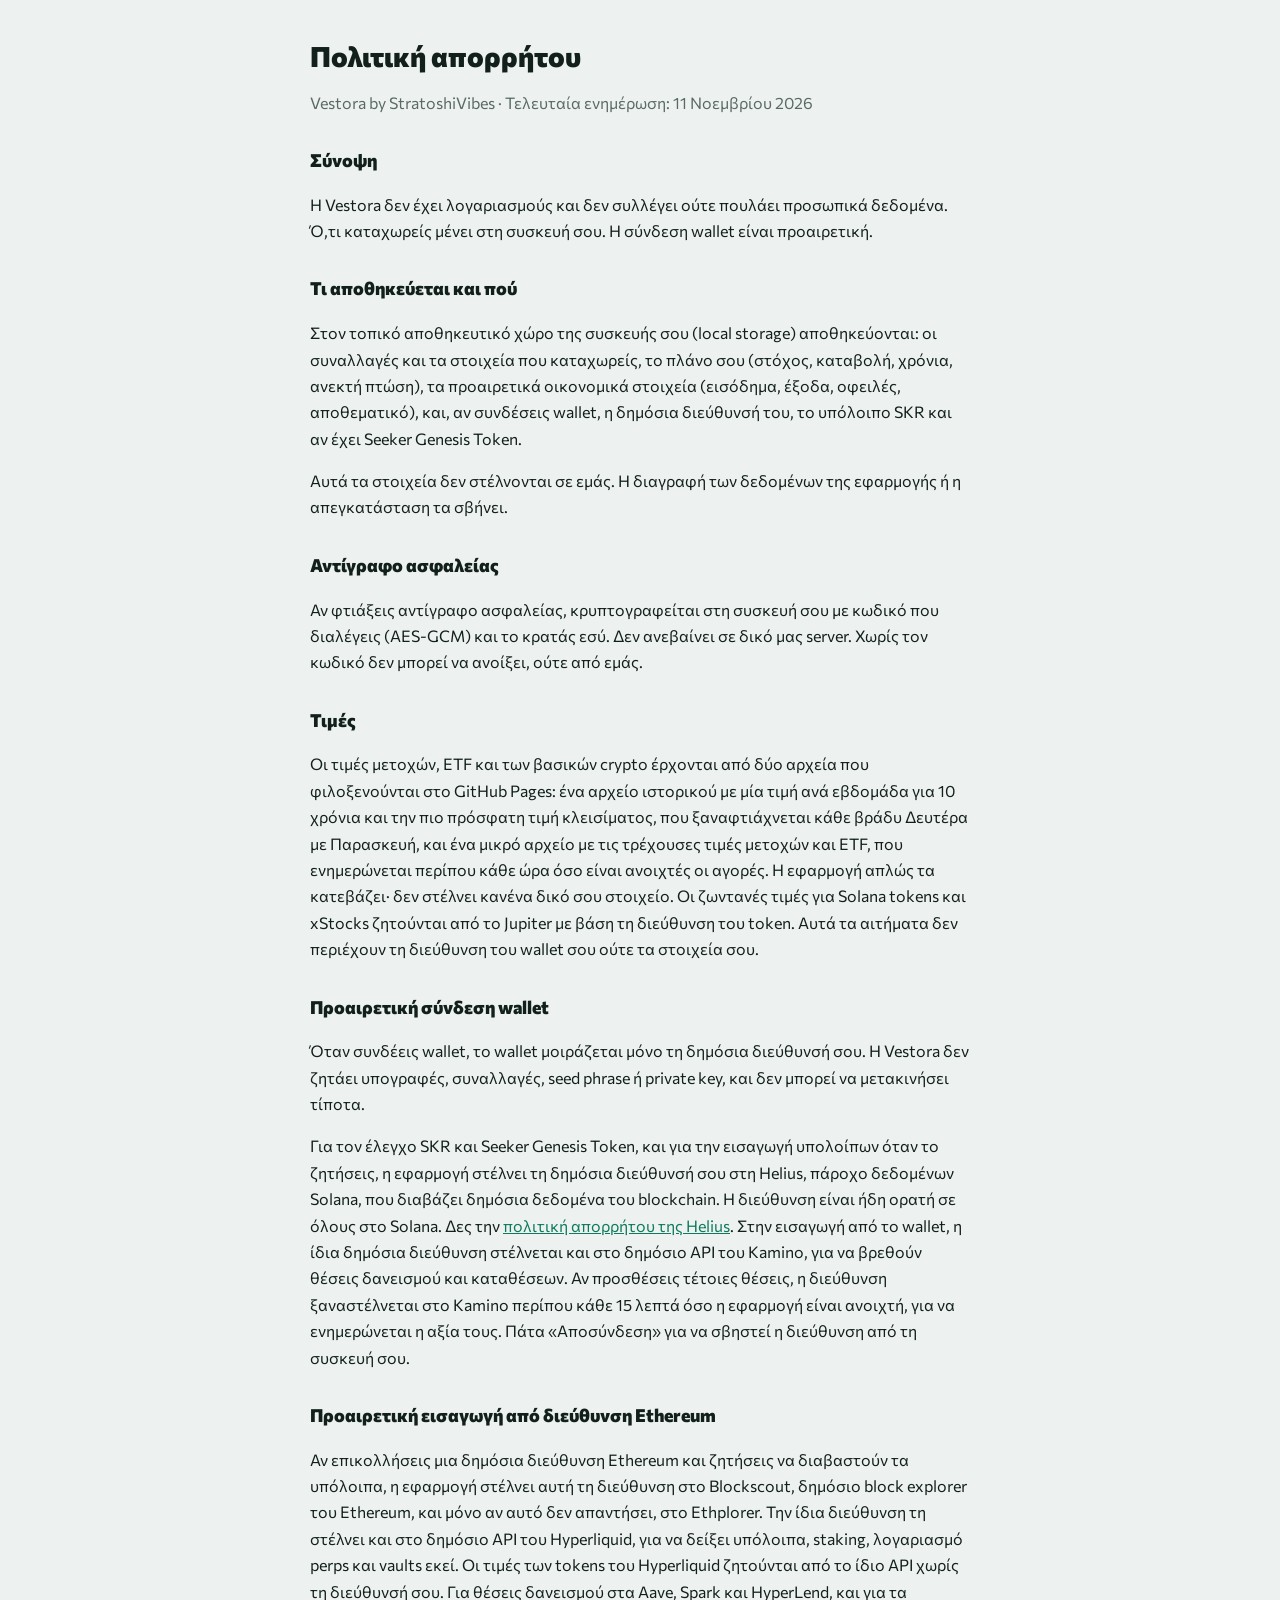
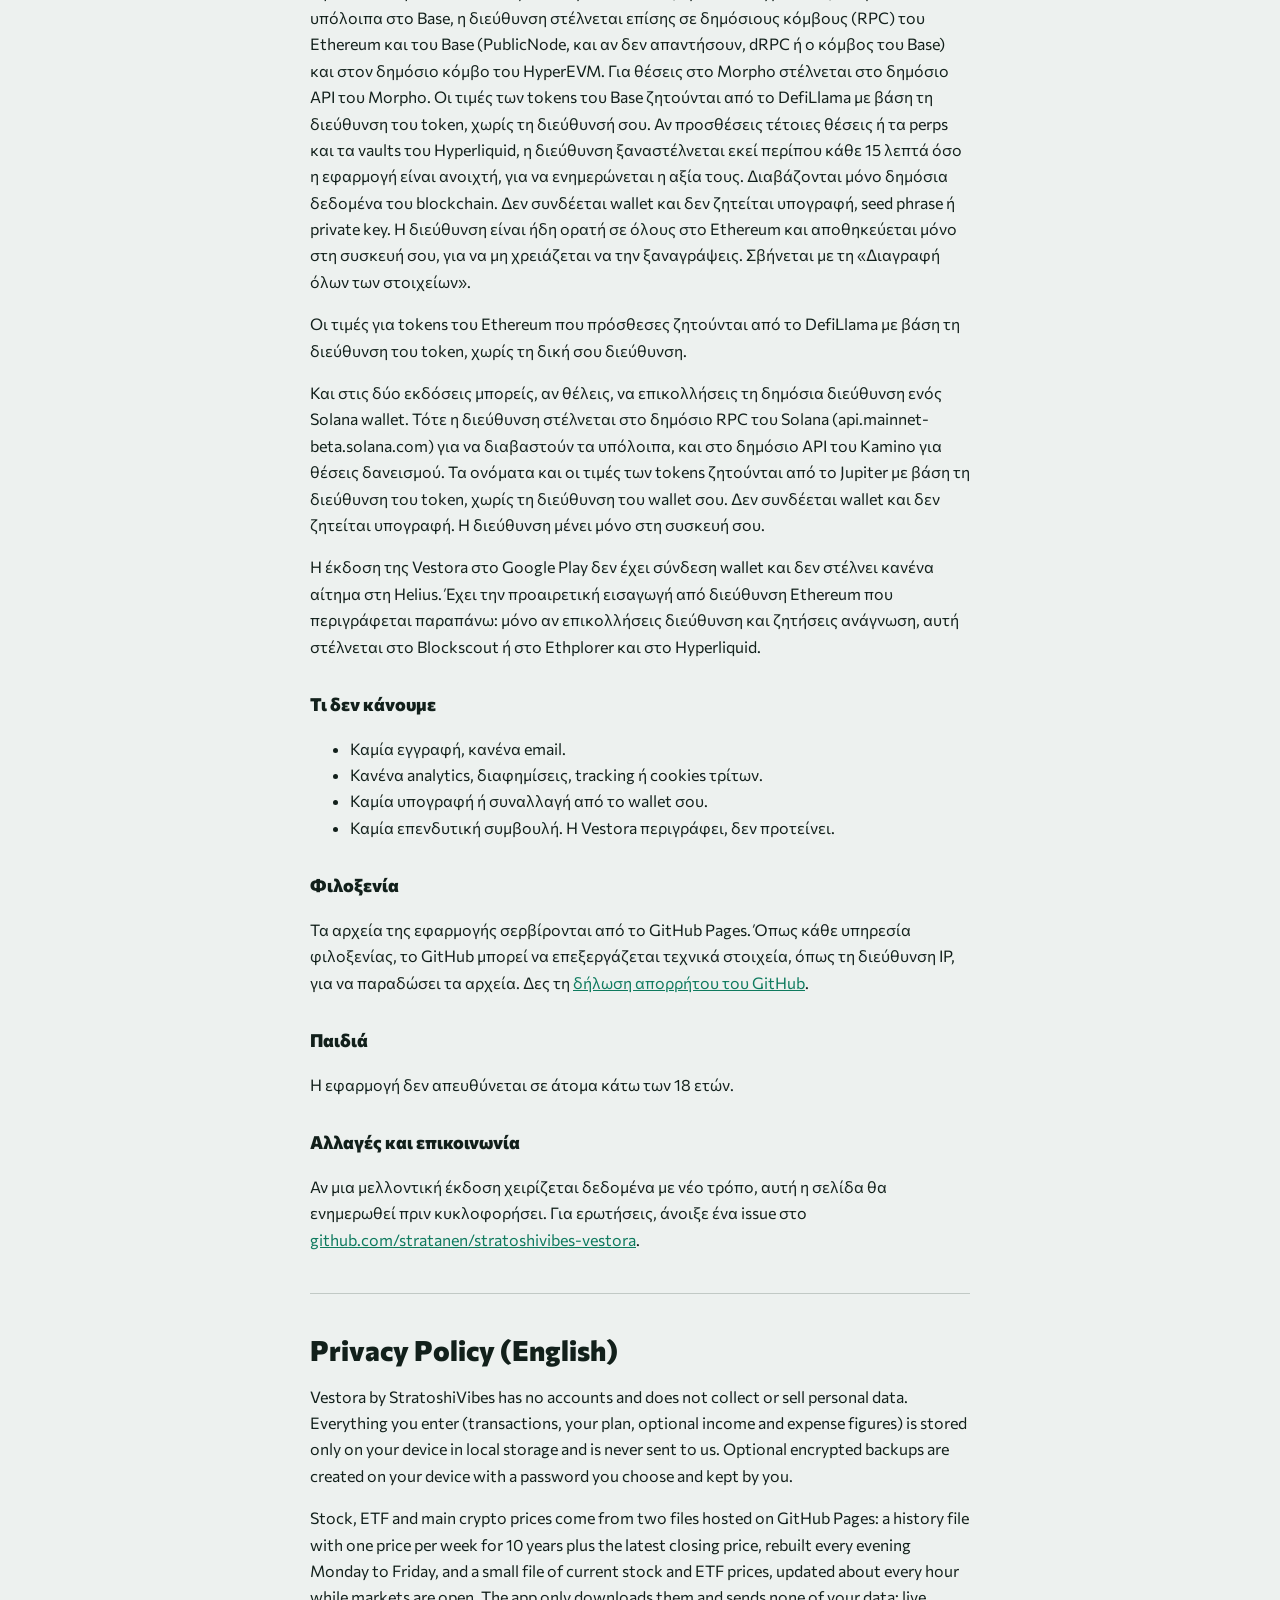
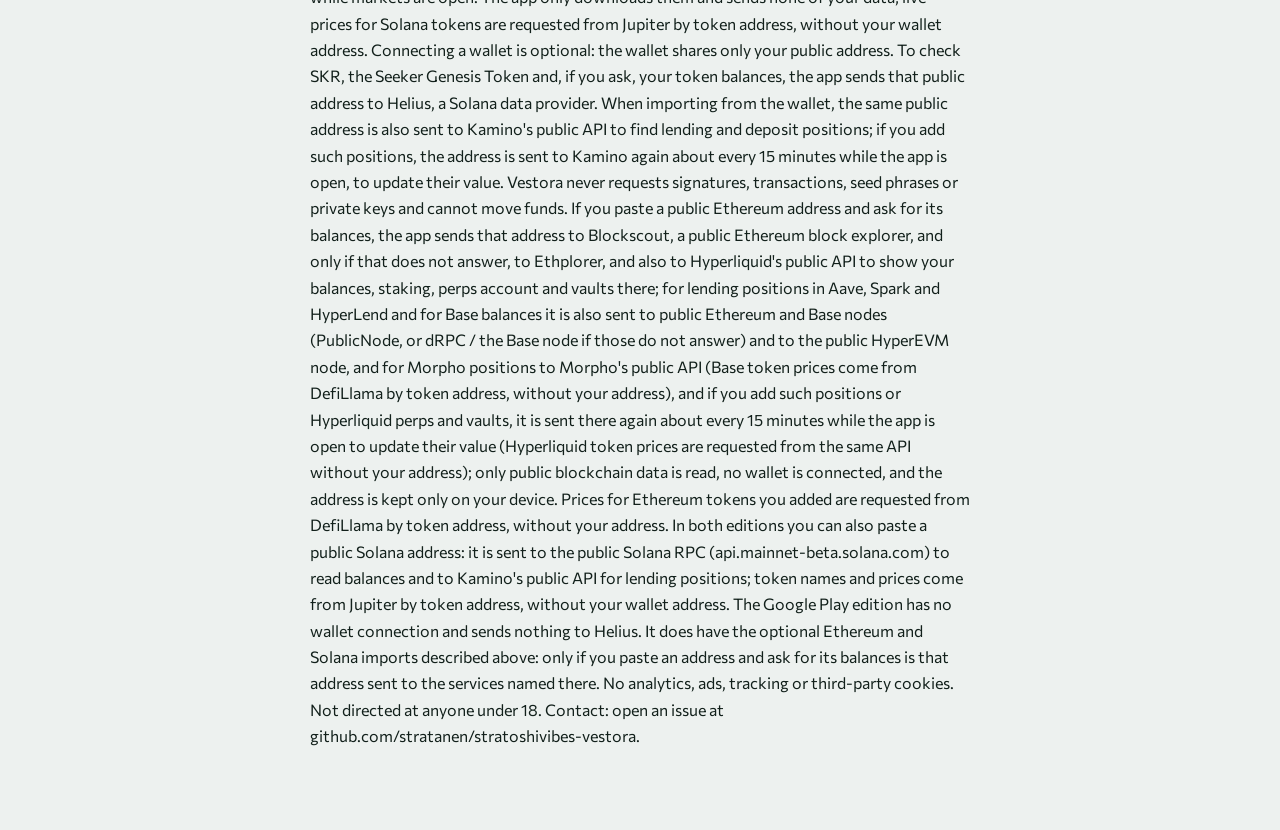
==== commit 3e5380e2: "Vestora: one consistent description of prices (weekly history + latest close, hourly stock/ETF price" ====
--- a/privacy.html
+++ b/privacy.html
@@ -34,7 +34,7 @@
 <p>Αν φτιάξεις αντίγραφο ασφαλείας, κρυπτογραφείται στη συσκευή σου με κωδικό που διαλέγεις (AES-GCM) και το κρατάς εσύ. Δεν ανεβαίνει σε δικό μας server. Χωρίς τον κωδικό δεν μπορεί να ανοίξει, ούτε από εμάς.</p>
 
 <h2>Τιμές</h2>
-<p>Οι ιστορικές τιμές έρχονται από ένα αρχείο που φτιάχνεται καθημερινά και φιλοξενείται στο GitHub Pages. Οι ζωντανές τιμές για Solana tokens και xStocks ζητούνται από το Jupiter με βάση τη διεύθυνση του token. Αυτά τα αιτήματα δεν περιέχουν τη διεύθυνση του wallet σου ούτε τα στοιχεία σου.</p>
+<p>Οι τιμές μετοχών, ETF και των βασικών crypto έρχονται από δύο αρχεία που φιλοξενούνται στο GitHub Pages: ένα αρχείο ιστορικού με μία τιμή ανά εβδομάδα για 10 χρόνια και την πιο πρόσφατη τιμή κλεισίματος, που ξαναφτιάχνεται κάθε βράδυ Δευτέρα με Παρασκευή, και ένα μικρό αρχείο με τις τρέχουσες τιμές μετοχών και ETF, που ενημερώνεται περίπου κάθε ώρα όσο είναι ανοιχτές οι αγορές. Η εφαρμογή απλώς τα κατεβάζει· δεν στέλνει κανένα δικό σου στοιχείο. Οι ζωντανές τιμές για Solana tokens και xStocks ζητούνται από το Jupiter με βάση τη διεύθυνση του token. Αυτά τα αιτήματα δεν περιέχουν τη διεύθυνση του wallet σου ούτε τα στοιχεία σου.</p>
 
 <h2>Προαιρετική σύνδεση wallet</h2>
 <p>Όταν συνδέεις wallet, το wallet μοιράζεται μόνο τη δημόσια διεύθυνσή σου. Η Vestora δεν ζητάει υπογραφές, συναλλαγές, seed phrase ή private key, και δεν μπορεί να μετακινήσει τίποτα.</p>
@@ -65,7 +65,7 @@
 <hr>
 <h1>Privacy Policy (English)</h1>
 <p>Vestora by StratoshiVibes has no accounts and does not collect or sell personal data. Everything you enter (transactions, your plan, optional income and expense figures) is stored only on your device in local storage and is never sent to us. Optional encrypted backups are created on your device with a password you choose and kept by you.</p>
-<p>Historical prices come from a daily file hosted on GitHub Pages; live prices for Solana tokens are requested from Jupiter by token address, without your wallet address. Connecting a wallet is optional: the wallet shares only your public address. To check SKR, the Seeker Genesis Token and, if you ask, your token balances, the app sends that public address to Helius, a Solana data provider. When importing from the wallet, the same public address is also sent to Kamino's public API to find lending and deposit positions; if you add such positions, the address is sent to Kamino again about every 15 minutes while the app is open, to update their value. Vestora never requests signatures, transactions, seed phrases or private keys and cannot move funds. If you paste a public Ethereum address and ask for its balances, the app sends that address to Blockscout, a public Ethereum block explorer, and only if that does not answer, to Ethplorer, and also to Hyperliquid's public API to show your balances, staking, perps account and vaults there; for lending positions in Aave, Spark and HyperLend and for Base balances it is also sent to public Ethereum and Base nodes (PublicNode, or dRPC / the Base node if those do not answer) and to the public HyperEVM node, and for Morpho positions to Morpho's public API (Base token prices come from DefiLlama by token address, without your address), and if you add such positions or Hyperliquid perps and vaults, it is sent there again about every 15 minutes while the app is open to update their value (Hyperliquid token prices are requested from the same API without your address); only public blockchain data is read, no wallet is connected, and the address is kept only on your device. Prices for Ethereum tokens you added are requested from DefiLlama by token address, without your address. In both editions you can also paste a public Solana address: it is sent to the public Solana RPC (api.mainnet-beta.solana.com) to read balances and to Kamino's public API for lending positions; token names and prices come from Jupiter by token address, without your wallet address. The Google Play edition has no wallet connection and sends nothing to Helius. It does have the optional Ethereum and Solana imports described above: only if you paste an address and ask for its balances is that address sent to the services named there. No analytics, ads, tracking or third-party cookies. Not directed at anyone under 18. Contact: open an issue at github.com/stratanen/stratoshivibes-vestora.</p>
+<p>Stock, ETF and main crypto prices come from two files hosted on GitHub Pages: a history file with one price per week for 10 years plus the latest closing price, rebuilt every evening Monday to Friday, and a small file of current stock and ETF prices, updated about every hour while markets are open. The app only downloads them and sends none of your data; live prices for Solana tokens are requested from Jupiter by token address, without your wallet address. Connecting a wallet is optional: the wallet shares only your public address. To check SKR, the Seeker Genesis Token and, if you ask, your token balances, the app sends that public address to Helius, a Solana data provider. When importing from the wallet, the same public address is also sent to Kamino's public API to find lending and deposit positions; if you add such positions, the address is sent to Kamino again about every 15 minutes while the app is open, to update their value. Vestora never requests signatures, transactions, seed phrases or private keys and cannot move funds. If you paste a public Ethereum address and ask for its balances, the app sends that address to Blockscout, a public Ethereum block explorer, and only if that does not answer, to Ethplorer, and also to Hyperliquid's public API to show your balances, staking, perps account and vaults there; for lending positions in Aave, Spark and HyperLend and for Base balances it is also sent to public Ethereum and Base nodes (PublicNode, or dRPC / the Base node if those do not answer) and to the public HyperEVM node, and for Morpho positions to Morpho's public API (Base token prices come from DefiLlama by token address, without your address), and if you add such positions or Hyperliquid perps and vaults, it is sent there again about every 15 minutes while the app is open to update their value (Hyperliquid token prices are requested from the same API without your address); only public blockchain data is read, no wallet is connected, and the address is kept only on your device. Prices for Ethereum tokens you added are requested from DefiLlama by token address, without your address. In both editions you can also paste a public Solana address: it is sent to the public Solana RPC (api.mainnet-beta.solana.com) to read balances and to Kamino's public API for lending positions; token names and prices come from Jupiter by token address, without your wallet address. The Google Play edition has no wallet connection and sends nothing to Helius. It does have the optional Ethereum and Solana imports described above: only if you paste an address and ask for its balances is that address sent to the services named there. No analytics, ads, tracking or third-party cookies. Not directed at anyone under 18. Contact: open an issue at github.com/stratanen/stratoshivibes-vestora.</p>
 </main>
 </body>
 </html>
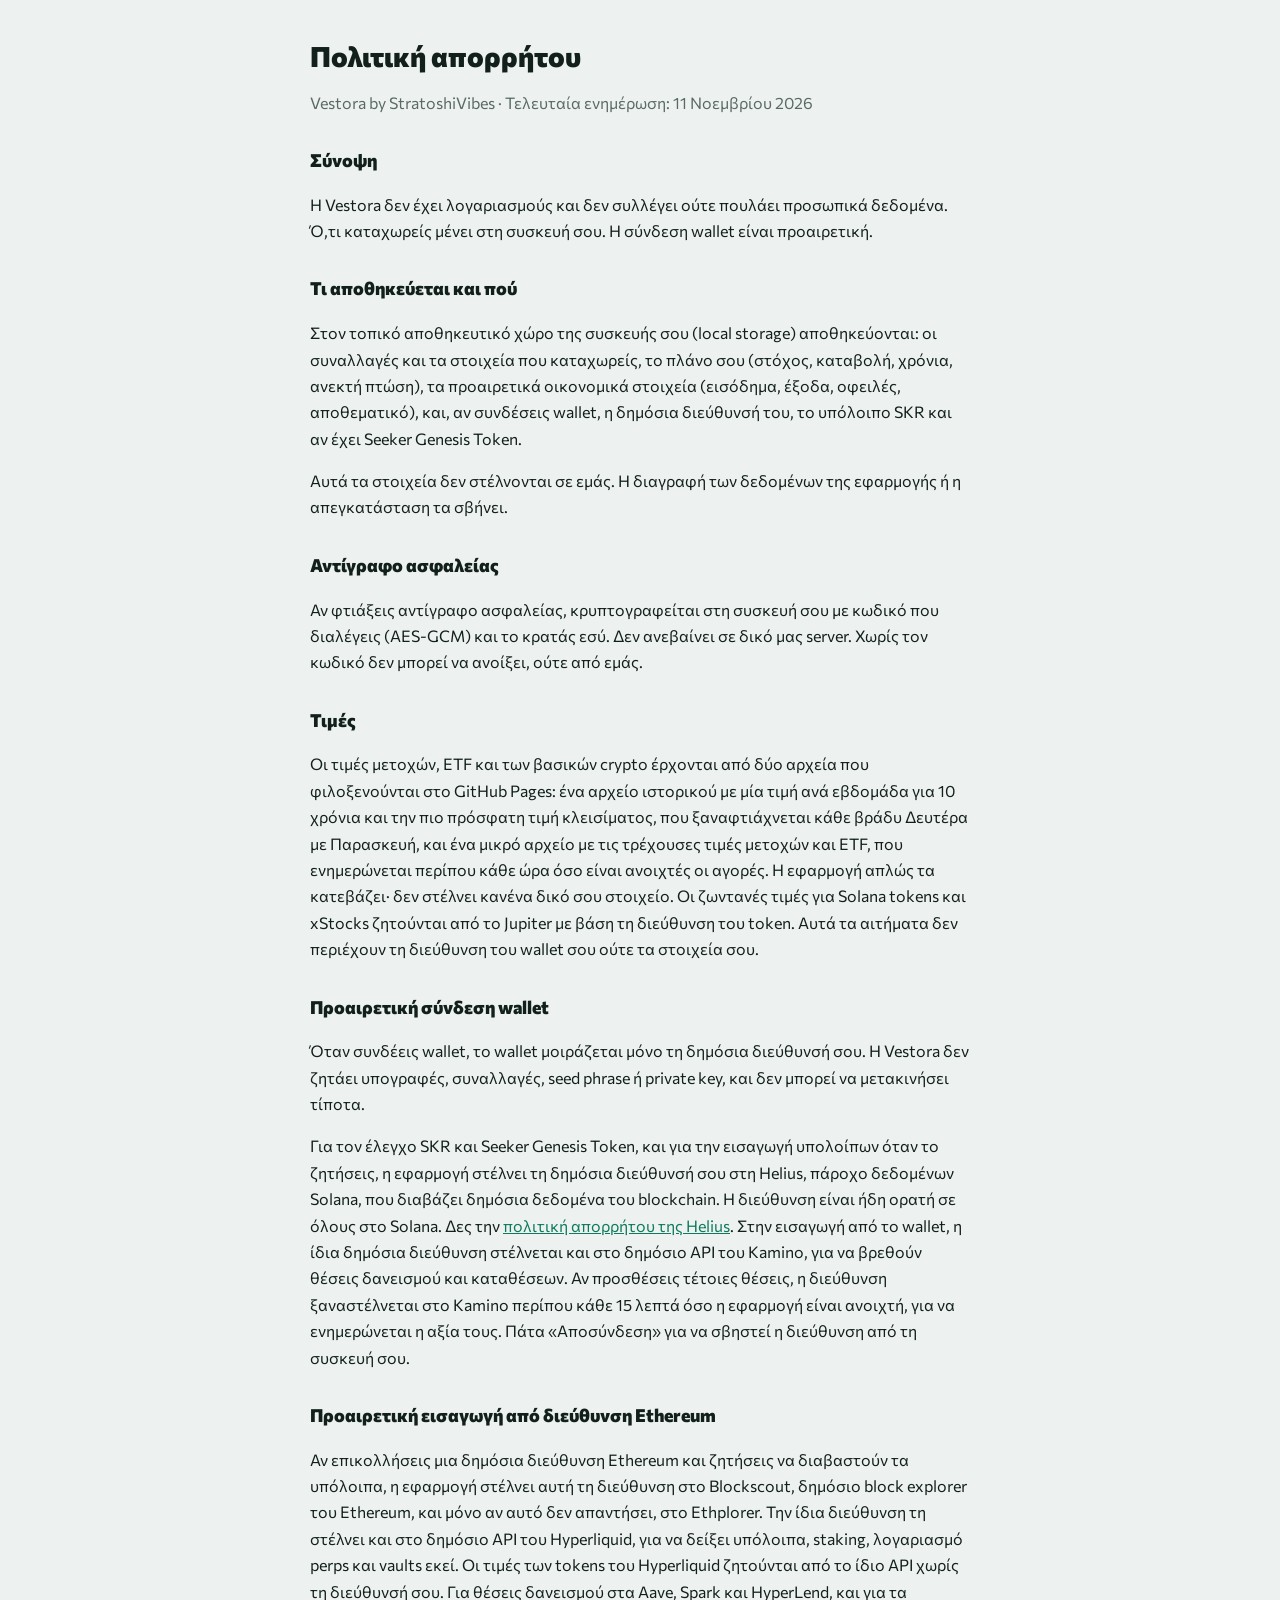
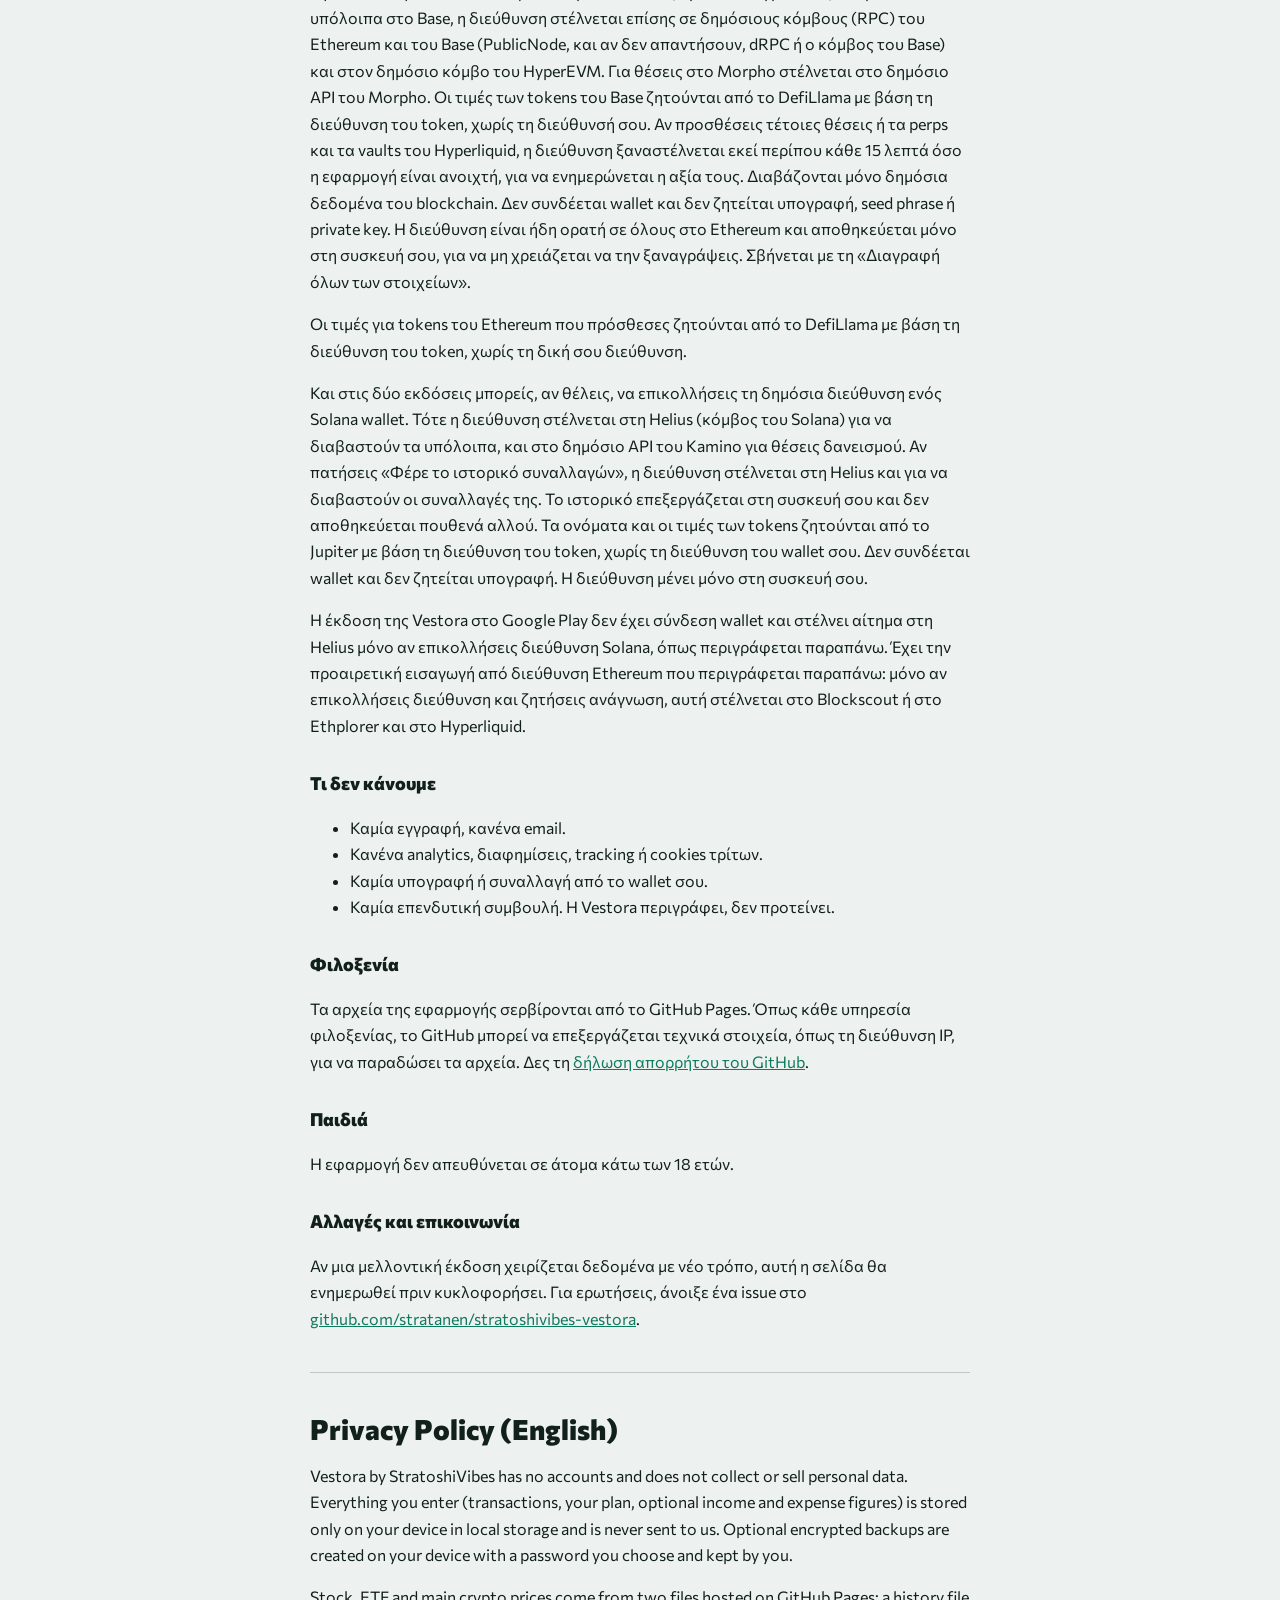
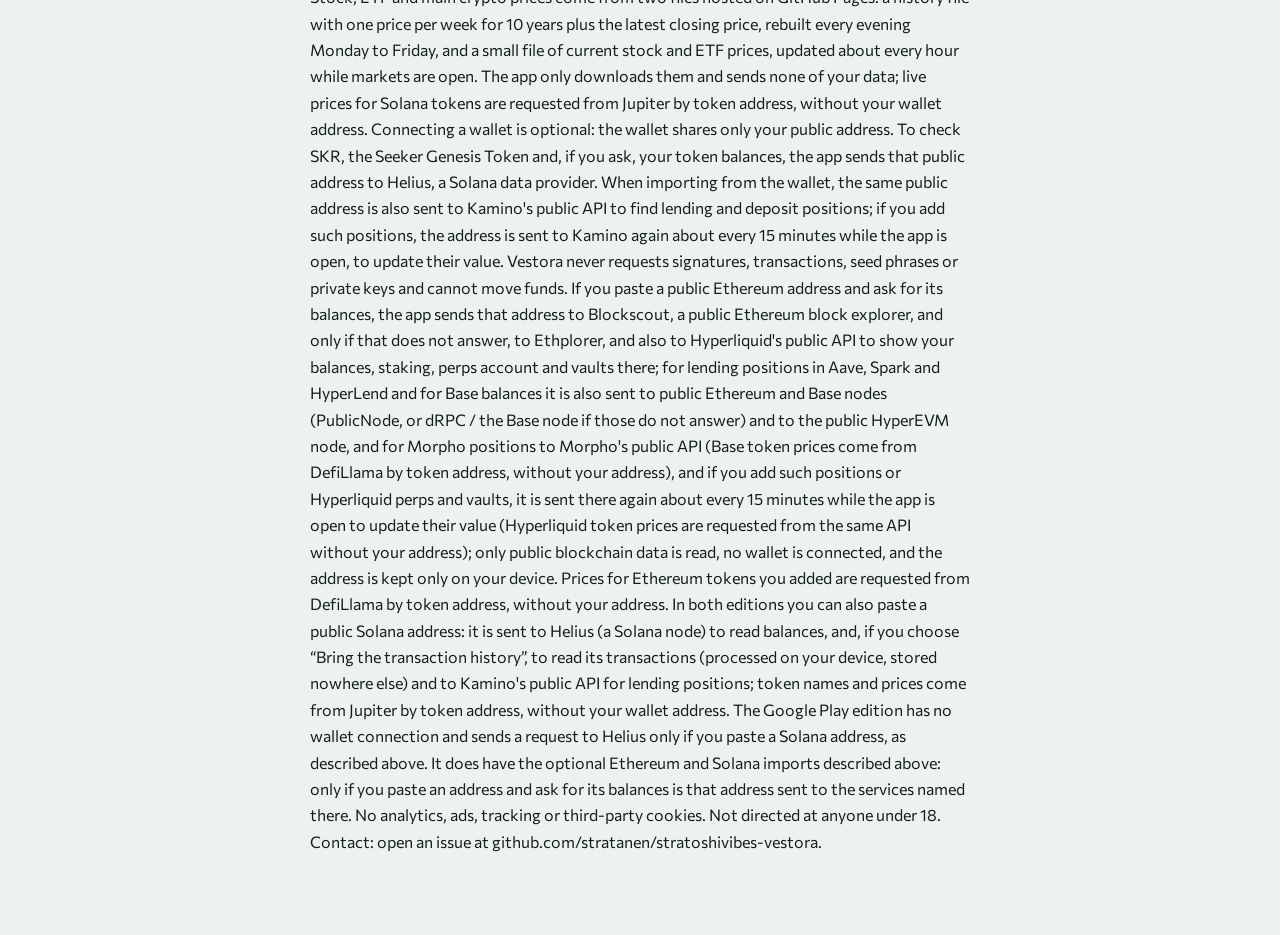
==== commit dac37e44: "Solana history from the blockchain (Helius address transactions, 100 per request, throttled): rebuil" ====
--- a/privacy.html
+++ b/privacy.html
@@ -42,8 +42,8 @@
 <h2>Προαιρετική εισαγωγή από διεύθυνση Ethereum</h2>
 <p>Αν επικολλήσεις μια δημόσια διεύθυνση Ethereum και ζητήσεις να διαβαστούν τα υπόλοιπα, η εφαρμογή στέλνει αυτή τη διεύθυνση στο Blockscout, δημόσιο block explorer του Ethereum, και μόνο αν αυτό δεν απαντήσει, στο Ethplorer. Την ίδια διεύθυνση τη στέλνει και στο δημόσιο API του Hyperliquid, για να δείξει υπόλοιπα, staking, λογαριασμό perps και vaults εκεί. Οι τιμές των tokens του Hyperliquid ζητούνται από το ίδιο API χωρίς τη διεύθυνσή σου. Για θέσεις δανεισμού στα Aave, Spark και HyperLend, και για τα υπόλοιπα στο Base, η διεύθυνση στέλνεται επίσης σε δημόσιους κόμβους (RPC) του Ethereum και του Base (PublicNode, και αν δεν απαντήσουν, dRPC ή ο κόμβος του Base) και στον δημόσιο κόμβο του HyperEVM. Για θέσεις στο Morpho στέλνεται στο δημόσιο API του Morpho. Οι τιμές των tokens του Base ζητούνται από το DefiLlama με βάση τη διεύθυνση του token, χωρίς τη διεύθυνσή σου. Αν προσθέσεις τέτοιες θέσεις ή τα perps και τα vaults του Hyperliquid, η διεύθυνση ξαναστέλνεται εκεί περίπου κάθε 15 λεπτά όσο η εφαρμογή είναι ανοιχτή, για να ενημερώνεται η αξία τους. Διαβάζονται μόνο δημόσια δεδομένα του blockchain. Δεν συνδέεται wallet και δεν ζητείται υπογραφή, seed phrase ή private key. Η διεύθυνση είναι ήδη ορατή σε όλους στο Ethereum και αποθηκεύεται μόνο στη συσκευή σου, για να μη χρειάζεται να την ξαναγράψεις. Σβήνεται με τη «Διαγραφή όλων των στοιχείων».</p>
 <p>Οι τιμές για tokens του Ethereum που πρόσθεσες ζητούνται από το DefiLlama με βάση τη διεύθυνση του token, χωρίς τη δική σου διεύθυνση.</p>
-<p>Και στις δύο εκδόσεις μπορείς, αν θέλεις, να επικολλήσεις τη δημόσια διεύθυνση ενός Solana wallet. Τότε η διεύθυνση στέλνεται στο δημόσιο RPC του Solana (api.mainnet-beta.solana.com) για να διαβαστούν τα υπόλοιπα, και στο δημόσιο API του Kamino για θέσεις δανεισμού. Τα ονόματα και οι τιμές των tokens ζητούνται από το Jupiter με βάση τη διεύθυνση του token, χωρίς τη διεύθυνση του wallet σου. Δεν συνδέεται wallet και δεν ζητείται υπογραφή. Η διεύθυνση μένει μόνο στη συσκευή σου.</p>
-<p>Η έκδοση της Vestora στο Google Play δεν έχει σύνδεση wallet και δεν στέλνει κανένα αίτημα στη Helius. Έχει την προαιρετική εισαγωγή από διεύθυνση Ethereum που περιγράφεται παραπάνω: μόνο αν επικολλήσεις διεύθυνση και ζητήσεις ανάγνωση, αυτή στέλνεται στο Blockscout ή στο Ethplorer και στο Hyperliquid.</p>
+<p>Και στις δύο εκδόσεις μπορείς, αν θέλεις, να επικολλήσεις τη δημόσια διεύθυνση ενός Solana wallet. Τότε η διεύθυνση στέλνεται στη Helius (κόμβος του Solana) για να διαβαστούν τα υπόλοιπα, και στο δημόσιο API του Kamino για θέσεις δανεισμού. Αν πατήσεις «Φέρε το ιστορικό συναλλαγών», η διεύθυνση στέλνεται στη Helius και για να διαβαστούν οι συναλλαγές της. Το ιστορικό επεξεργάζεται στη συσκευή σου και δεν αποθηκεύεται πουθενά αλλού. Τα ονόματα και οι τιμές των tokens ζητούνται από το Jupiter με βάση τη διεύθυνση του token, χωρίς τη διεύθυνση του wallet σου. Δεν συνδέεται wallet και δεν ζητείται υπογραφή. Η διεύθυνση μένει μόνο στη συσκευή σου.</p>
+<p>Η έκδοση της Vestora στο Google Play δεν έχει σύνδεση wallet και στέλνει αίτημα στη Helius μόνο αν επικολλήσεις διεύθυνση Solana, όπως περιγράφεται παραπάνω. Έχει την προαιρετική εισαγωγή από διεύθυνση Ethereum που περιγράφεται παραπάνω: μόνο αν επικολλήσεις διεύθυνση και ζητήσεις ανάγνωση, αυτή στέλνεται στο Blockscout ή στο Ethplorer και στο Hyperliquid.</p>
 
 <h2>Τι δεν κάνουμε</h2>
 <ul>
@@ -65,7 +65,7 @@
 <hr>
 <h1>Privacy Policy (English)</h1>
 <p>Vestora by StratoshiVibes has no accounts and does not collect or sell personal data. Everything you enter (transactions, your plan, optional income and expense figures) is stored only on your device in local storage and is never sent to us. Optional encrypted backups are created on your device with a password you choose and kept by you.</p>
-<p>Stock, ETF and main crypto prices come from two files hosted on GitHub Pages: a history file with one price per week for 10 years plus the latest closing price, rebuilt every evening Monday to Friday, and a small file of current stock and ETF prices, updated about every hour while markets are open. The app only downloads them and sends none of your data; live prices for Solana tokens are requested from Jupiter by token address, without your wallet address. Connecting a wallet is optional: the wallet shares only your public address. To check SKR, the Seeker Genesis Token and, if you ask, your token balances, the app sends that public address to Helius, a Solana data provider. When importing from the wallet, the same public address is also sent to Kamino's public API to find lending and deposit positions; if you add such positions, the address is sent to Kamino again about every 15 minutes while the app is open, to update their value. Vestora never requests signatures, transactions, seed phrases or private keys and cannot move funds. If you paste a public Ethereum address and ask for its balances, the app sends that address to Blockscout, a public Ethereum block explorer, and only if that does not answer, to Ethplorer, and also to Hyperliquid's public API to show your balances, staking, perps account and vaults there; for lending positions in Aave, Spark and HyperLend and for Base balances it is also sent to public Ethereum and Base nodes (PublicNode, or dRPC / the Base node if those do not answer) and to the public HyperEVM node, and for Morpho positions to Morpho's public API (Base token prices come from DefiLlama by token address, without your address), and if you add such positions or Hyperliquid perps and vaults, it is sent there again about every 15 minutes while the app is open to update their value (Hyperliquid token prices are requested from the same API without your address); only public blockchain data is read, no wallet is connected, and the address is kept only on your device. Prices for Ethereum tokens you added are requested from DefiLlama by token address, without your address. In both editions you can also paste a public Solana address: it is sent to the public Solana RPC (api.mainnet-beta.solana.com) to read balances and to Kamino's public API for lending positions; token names and prices come from Jupiter by token address, without your wallet address. The Google Play edition has no wallet connection and sends nothing to Helius. It does have the optional Ethereum and Solana imports described above: only if you paste an address and ask for its balances is that address sent to the services named there. No analytics, ads, tracking or third-party cookies. Not directed at anyone under 18. Contact: open an issue at github.com/stratanen/stratoshivibes-vestora.</p>
+<p>Stock, ETF and main crypto prices come from two files hosted on GitHub Pages: a history file with one price per week for 10 years plus the latest closing price, rebuilt every evening Monday to Friday, and a small file of current stock and ETF prices, updated about every hour while markets are open. The app only downloads them and sends none of your data; live prices for Solana tokens are requested from Jupiter by token address, without your wallet address. Connecting a wallet is optional: the wallet shares only your public address. To check SKR, the Seeker Genesis Token and, if you ask, your token balances, the app sends that public address to Helius, a Solana data provider. When importing from the wallet, the same public address is also sent to Kamino's public API to find lending and deposit positions; if you add such positions, the address is sent to Kamino again about every 15 minutes while the app is open, to update their value. Vestora never requests signatures, transactions, seed phrases or private keys and cannot move funds. If you paste a public Ethereum address and ask for its balances, the app sends that address to Blockscout, a public Ethereum block explorer, and only if that does not answer, to Ethplorer, and also to Hyperliquid's public API to show your balances, staking, perps account and vaults there; for lending positions in Aave, Spark and HyperLend and for Base balances it is also sent to public Ethereum and Base nodes (PublicNode, or dRPC / the Base node if those do not answer) and to the public HyperEVM node, and for Morpho positions to Morpho's public API (Base token prices come from DefiLlama by token address, without your address), and if you add such positions or Hyperliquid perps and vaults, it is sent there again about every 15 minutes while the app is open to update their value (Hyperliquid token prices are requested from the same API without your address); only public blockchain data is read, no wallet is connected, and the address is kept only on your device. Prices for Ethereum tokens you added are requested from DefiLlama by token address, without your address. In both editions you can also paste a public Solana address: it is sent to Helius (a Solana node) to read balances, and, if you choose “Bring the transaction history”, to read its transactions (processed on your device, stored nowhere else) and to Kamino's public API for lending positions; token names and prices come from Jupiter by token address, without your wallet address. The Google Play edition has no wallet connection and sends a request to Helius only if you paste a Solana address, as described above. It does have the optional Ethereum and Solana imports described above: only if you paste an address and ask for its balances is that address sent to the services named there. No analytics, ads, tracking or third-party cookies. Not directed at anyone under 18. Contact: open an issue at github.com/stratanen/stratoshivibes-vestora.</p>
 </main>
 </body>
 </html>
